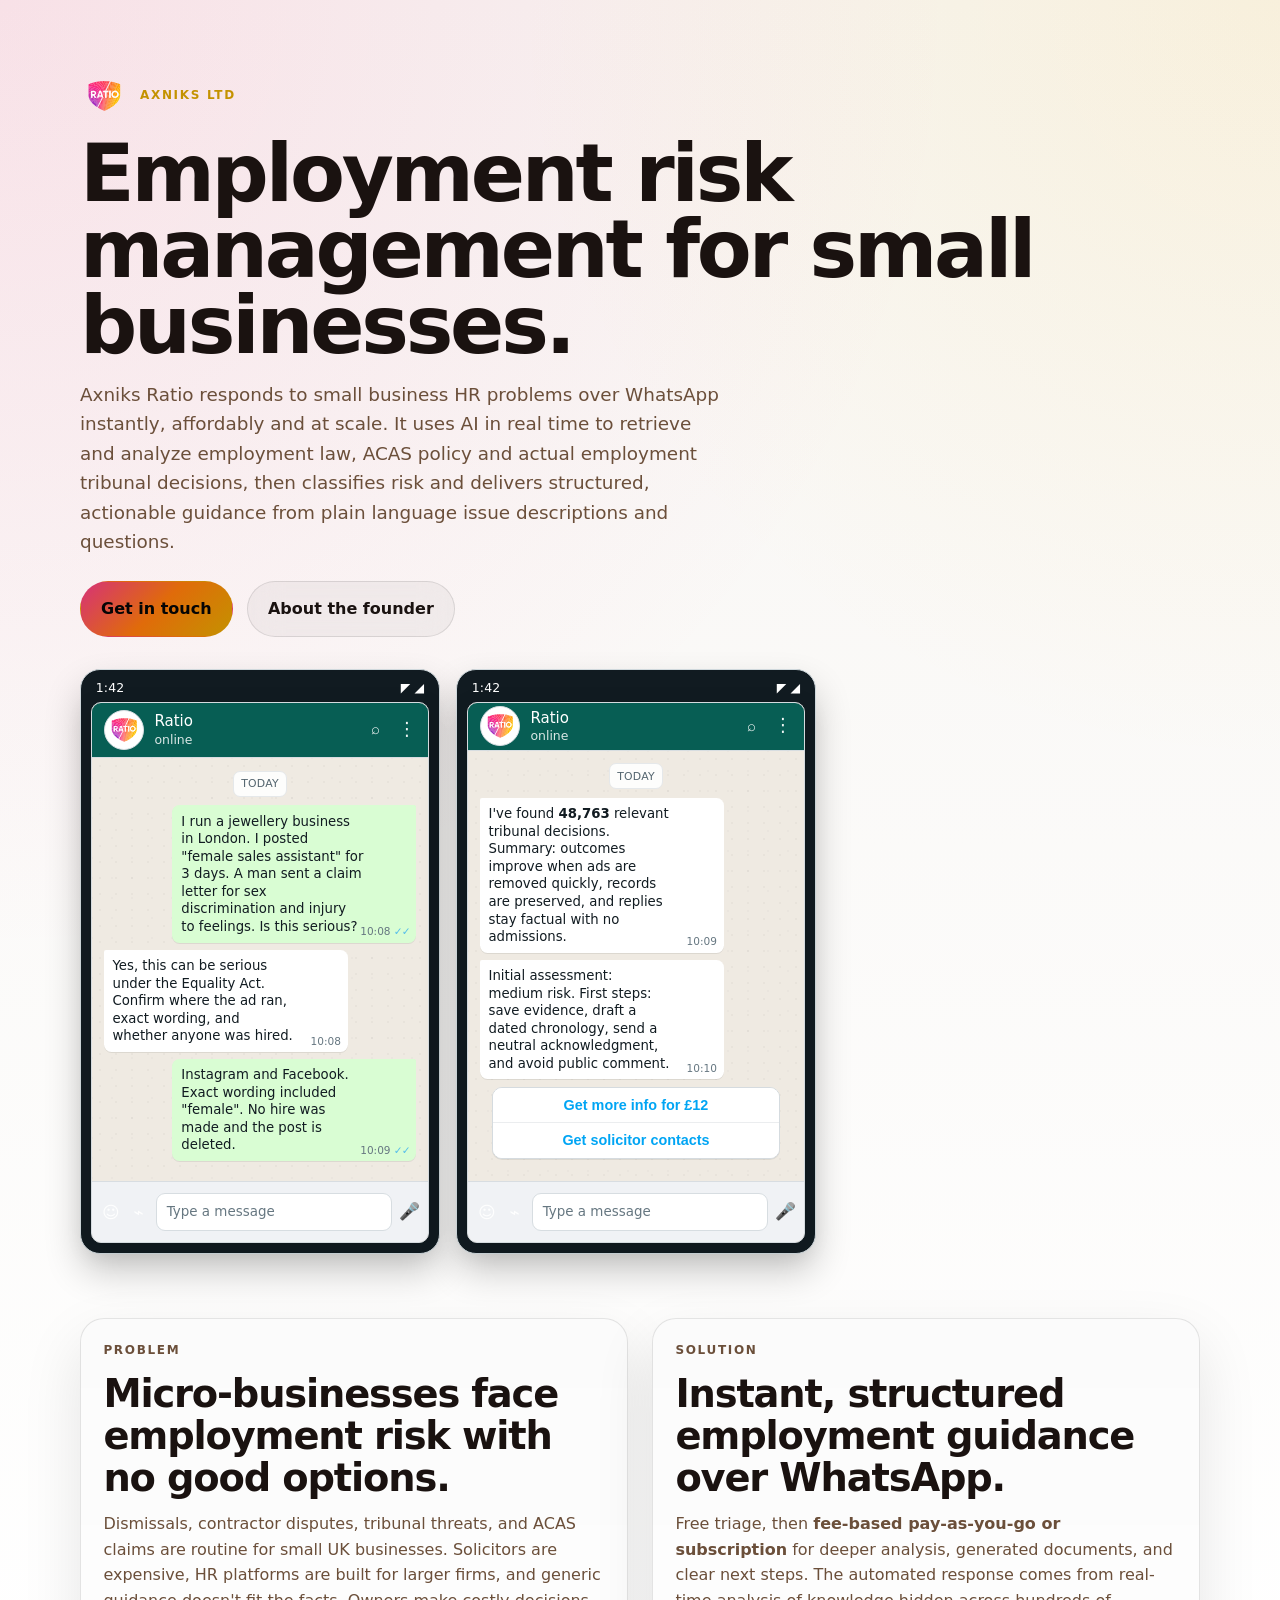
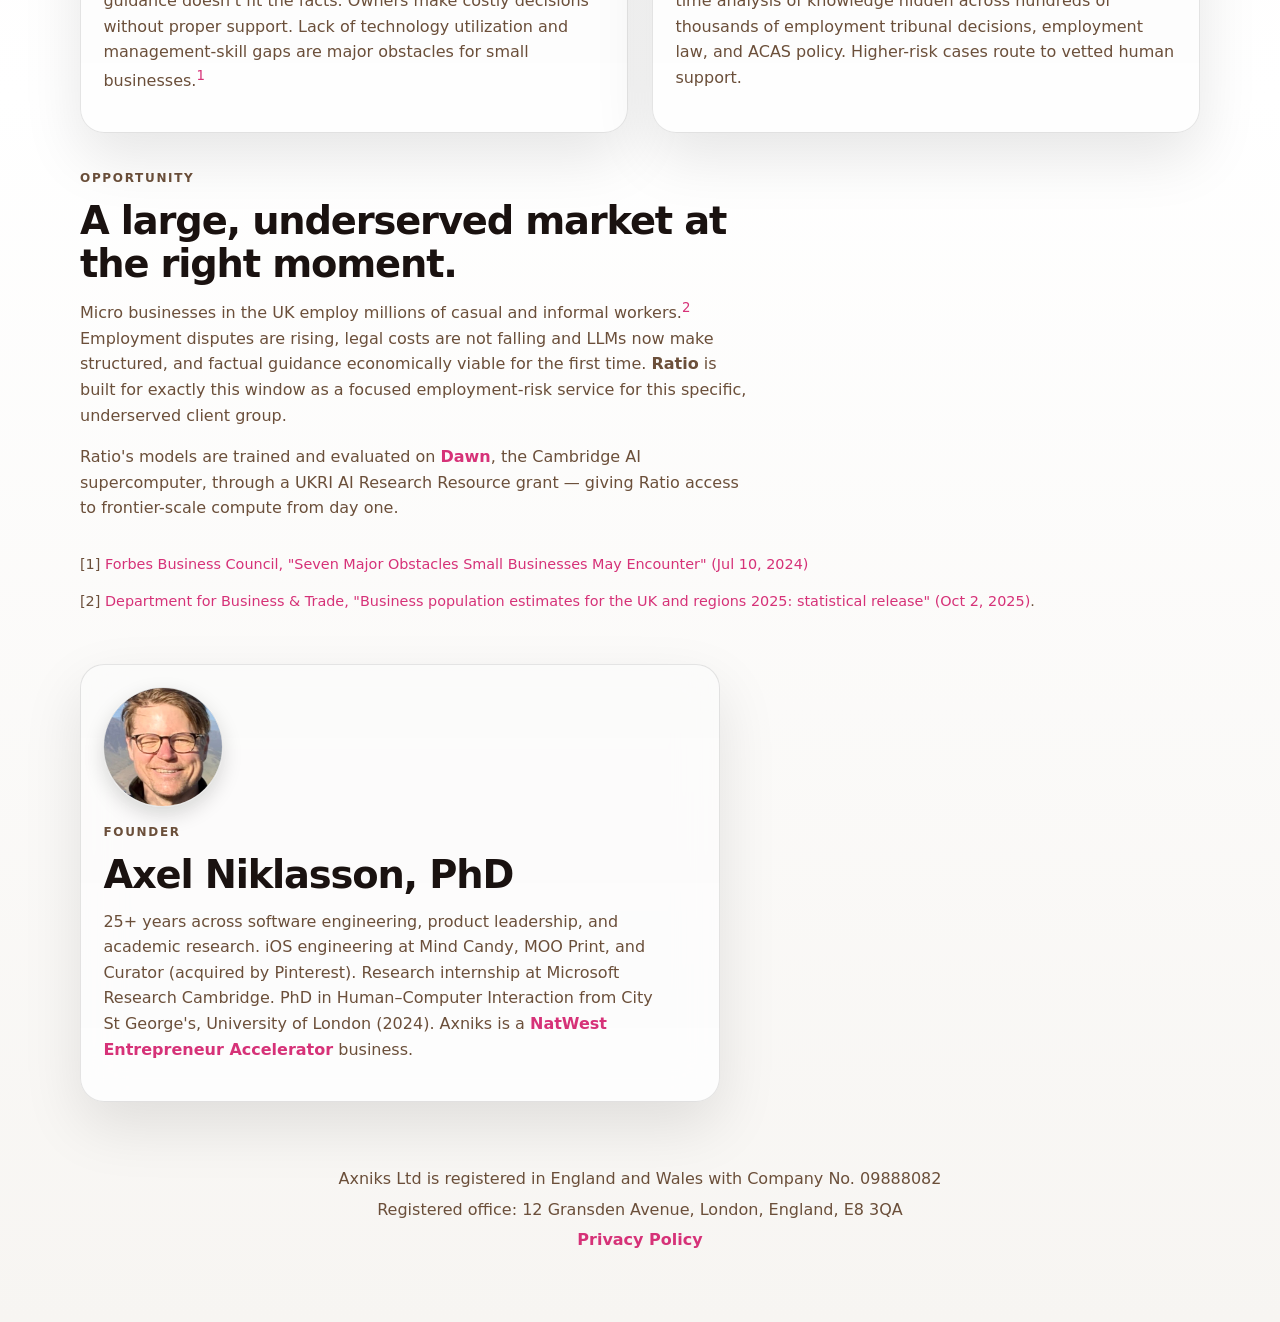
==== index.html @ 1db3aa5a "Add footer legal information and create Privacy Policy page" ====
<!DOCTYPE html>
<html lang="en">
<head>
  <meta charset="UTF-8">
  <meta name="viewport" content="width=device-width, initial-scale=1.0">
  <title>Axniks | Ratio</title>
  <meta
    name="description"
    content="Axniks Ltd builds Ratio, AI employment risk triage for UK micro-businesses."
  >
  <style>
    :root {
      --bg: #f7f5f2;
      --surface: rgba(255, 255, 255, 0.85);
      --surface-strong: rgba(255, 255, 255, 0.97);
      --text: #1a1210;
      --muted: #6b4f3a;
      --primary: #d63278;
      --secondary: #e06b0a;
      --tertiary: #c49200;
      --border: rgba(0, 0, 0, 0.10);
      --shadow: 0 24px 60px rgba(0, 0, 0, 0.10);
      --max-width: 1120px;
    }

    * {
      box-sizing: border-box;
    }

    html {
      scroll-behavior: smooth;
    }

    body {
      margin: 0;
      font-family: Inter, ui-sans-serif, system-ui, -apple-system, BlinkMacSystemFont, "Segoe UI", sans-serif;
      line-height: 1.6;
      color: var(--text);
      background:
        radial-gradient(circle at top left, rgba(255, 47, 134, 0.10), transparent 30%),
        radial-gradient(circle at top right, rgba(255, 194, 26, 0.10), transparent 24%),
        linear-gradient(180deg, #f7f5f2 0%, #ffffff 58%, #f7f5f2 100%);
    }

    a {
      color: inherit;
      text-decoration: none;
    }

    img {
      max-width: 100%;
      display: block;
    }

    .shell {
      width: min(calc(100% - 2rem), var(--max-width));
      margin: 0 auto;
    }

    .hero {
      padding: 4.5rem 0 3rem;
    }

    .eyebrow,
    .stat-label {
      text-transform: uppercase;
      letter-spacing: 0.14em;
      font-size: 0.75rem;
      color: var(--tertiary);
      font-weight: 700;
    }

    .hero-grid,
    .grid {
      display: grid;
      gap: 1.5rem;
    }

    .hero-grid {
      grid-template-columns: minmax(0, 1.15fr) minmax(300px, 0.85fr);
      align-items: center;
    }

    h1,
    h2,
    h3,
    p {
      margin-top: 0;
    }

    h1 {
      font-size: clamp(2.8rem, 7vw, 5rem);
      line-height: 0.95;
      margin-bottom: 1rem;
      letter-spacing: -0.04em;
    }

    h2 {
      font-size: clamp(1.8rem, 3vw, 2.5rem);
      line-height: 1.1;
      margin-bottom: 0.75rem;
      letter-spacing: -0.03em;
    }

    .lead {
      font-size: 1.15rem;
      color: var(--muted);
      max-width: 40rem;
      margin-bottom: 1.5rem;
    }

    .hero-brand {
      display: flex;
      align-items: center;
      gap: 1rem;
      margin-bottom: 1rem;
    }

    .hero-brand img {
      width: min(220px, 45vw);
      filter: drop-shadow(0 18px 40px rgba(255, 79, 141, 0.22));
    }

    .brand-copy strong {
      display: block;
      font-size: 1.45rem;
      margin-top: 0.25rem;
    }

    .hero-actions {
      display: flex;
      flex-wrap: wrap;
      gap: 0.9rem;
      margin-bottom: 2rem;
    }

    .button {
      display: inline-flex;
      align-items: center;
      justify-content: center;
      gap: 0.4rem;
      border-radius: 999px;
      padding: 0.9rem 1.25rem;
      font-weight: 700;
      border: 1px solid var(--border);
      background: rgba(0, 0, 0, 0.04);
      backdrop-filter: blur(16px);
    }

    .button.primary {
      background: linear-gradient(135deg, var(--primary), var(--secondary), var(--tertiary));
      color: #050505;
      border-color: transparent;
    }

    .panel,
    .card,
    .stat {
      background: var(--surface);
      border: 1px solid var(--border);
      border-radius: 24px;
      box-shadow: var(--shadow);
      backdrop-filter: blur(20px);
    }

    .panel {
      padding: 1.5rem;
    }

    .hero-panel {
      padding: 1.8rem;
      background:
        linear-gradient(165deg, rgba(214, 50, 120, 0.08), rgba(224, 107, 10, 0.07) 55%, rgba(196, 146, 0, 0.08)),
        var(--surface-strong);
    }

    .hero-panel ul,
    .card ul {
      padding-left: 1.2rem;
      margin: 0.75rem 0 0;
      color: var(--muted);
    }

    .stats {
      display: grid;
      grid-template-columns: repeat(auto-fit, minmax(160px, 1fr));
      gap: 1rem;
      margin-top: 1.75rem;
    }

    .stat {
      padding: 1.1rem 1.2rem;
      background:
        linear-gradient(180deg, rgba(0, 0, 0, 0.02), rgba(0, 0, 0, 0.01)),
        var(--surface);
    }

    .stat strong {
      display: block;
      font-size: 1.45rem;
      margin-top: 0.25rem;
    }

    section {
      padding: 1rem 0 1.25rem;
    }

    .section-heading {
      margin-bottom: 1.5rem;
      max-width: 42rem;
    }

    .grid.cols-3 {
      grid-template-columns: repeat(auto-fit, minmax(220px, 1fr));
    }

    .grid.cols-2 {
      grid-template-columns: repeat(auto-fit, minmax(280px, 1fr));
    }

    .card {
      padding: 1.4rem;
      background:
        linear-gradient(180deg, rgba(0, 0, 0, 0.015), rgba(0, 0, 0, 0.005)),
        var(--surface);
    }

    .card h3 {
      margin-bottom: 0.4rem;
      font-size: 1.1rem;
    }

    .card p,
    .card li,
    .section-heading p,
    .panel p {
      color: var(--muted);
    }

    .tag-row {
      display: flex;
      flex-wrap: wrap;
      gap: 0.65rem;
      margin-top: 1rem;
    }

    .tag {
      padding: 0.5rem 0.8rem;
      border-radius: 999px;
      font-size: 0.92rem;
      background: rgba(0, 0, 0, 0.04);
      border: 1px solid var(--border);
      color: var(--text);
    }

    .quote {
      border-left: 3px solid var(--primary);
      padding-left: 1rem;
      font-size: 1.05rem;
      color: var(--text);
    }

    .brand-name {
      font-weight: 800;
      color: var(--text);
    }

    .founder-photo {
      width: min(120px, 40%);
      aspect-ratio: 1 / 1;
      object-fit: cover;
      object-position: center top;
      border-radius: 999px;
      border: 1px solid var(--border);
      box-shadow: 0 8px 20px rgba(0, 0, 0, 0.15);
      margin-bottom: 1rem;
    }

    .chat-phone {
      max-width: 360px;
      margin-top: 1rem;
      border-radius: 20px;
      border: 1px solid #cfd8dc;
      background: #111b21;
      padding: 10px;
      box-shadow: 0 18px 36px rgba(0, 0, 0, 0.2);
    }

    .chat-stack {
      display: flex;
      gap: 1rem;
      align-items: stretch;
      flex-wrap: wrap;
      margin-top: 0.75rem;
    }

    .chat-stack .chat-phone {
      flex: 1 1 320px;
      margin-top: 0;
      height: 585px;
      display: flex;
      flex-direction: column;
    }

    .chat-statusbar {
      height: 22px;
      color: #ffffff;
      font-size: 0.78rem;
      display: flex;
      align-items: center;
      justify-content: space-between;
      padding: 0 0.3rem 0.35rem;
      letter-spacing: 0.01em;
    }

    .chat-demo {
      max-width: 100%;
      margin-top: 0;
      border-radius: 10px;
      overflow: hidden;
      border: 1px solid #d5dbdf;
      box-shadow: 0 8px 26px rgba(0, 0, 0, 0.14);
      background: #e5ddd5;
      display: flex;
      flex-direction: column;
      flex: 1;
    }

    .chat-top {
      height: 59px;
      background: #075e54;
      border-bottom: 1px solid #d7dde1;
      display: flex;
      align-items: center;
      justify-content: space-between;
      padding: 0 0.75rem;
    }

    .chat-contact {
      display: flex;
      align-items: center;
      gap: 0.65rem;
      min-width: 0;
    }

    .chat-avatar {
      width: 40px;
      height: 40px;
      border-radius: 999px;
      background: #ffffff;
      display: inline-flex;
      align-items: center;
      justify-content: center;
      letter-spacing: 0;
      flex-shrink: 0;
      overflow: hidden;
      border: 1px solid #d7dde1;
    }

    .chat-avatar img {
      width: 100%;
      height: 100%;
      object-fit: cover;
    }

    .chat-meta {
      min-width: 0;
      line-height: 1.1;
    }

    .chat-name {
      font-size: 0.94rem;
      color: #ffffff;
      font-weight: 500;
      white-space: nowrap;
      overflow: hidden;
      text-overflow: ellipsis;
    }

    .chat-status {
      font-size: 0.78rem;
      color: rgba(255, 255, 255, 0.85);
      margin-top: 0.2rem;
    }

    .chat-icons {
      font-size: 1rem;
      color: #ffffff;
      display: inline-flex;
      align-items: center;
      gap: 0.85rem;
      flex-shrink: 0;
    }

    .icon {
      display: inline-flex;
      align-items: center;
      justify-content: center;
      width: 18px;
      height: 18px;
      line-height: 1;
      color: #ffffff;
      opacity: 0.95;
    }

    .icon.menu {
      font-size: 1.15rem;
      transform: translateY(-1px);
    }

    .icon.search {
      font-size: 0.95rem;
    }

    .icon.emoji,
    .icon.clip,
    .icon.mic {
      font-size: 1.05rem;
    }

    .chat-body {
      padding: 0.8rem 0.72rem;
      background-color: #efeae2;
      background-image:
        radial-gradient(rgba(0, 0, 0, 0.03) 1px, transparent 1px),
        radial-gradient(rgba(0, 0, 0, 0.02) 1px, transparent 1px);
      background-size: 16px 16px, 20px 20px;
      background-position: 0 0, 10px 10px;
      flex: 1;
    }

    .chat-date {
      width: fit-content;
      margin: 0 auto 0.55rem;
      background: rgba(255, 255, 255, 0.9);
      color: #54656f;
      border: 1px solid #e5e8ea;
      border-radius: 7px;
      padding: 0.2rem 0.45rem;
      font-size: 0.68rem;
      letter-spacing: 0.02em;
      text-transform: uppercase;
    }

    .chat-msg {
      max-width: 78%;
      padding: 0.46rem 0.56rem 0.44rem;
      border-radius: 7.5px;
      margin-bottom: 0.45rem;
      font-size: 0.83rem;
      line-height: 1.32;
      position: relative;
      box-shadow: 0 1px 0 rgba(0, 0, 0, 0.08);
      padding-right: 3.3rem;
    }

    .chat-msg.user {
      margin-left: auto;
      background: #d9fdd3;
      color: #111b21;
      border-top-right-radius: 2px;
    }

    .chat-msg.user::after {
       content: none;
    }

    .chat-msg.ratio {
      margin-right: auto;
      background: #ffffff;
      color: #111b21;
      border-top-left-radius: 2px;
    }

    .chat-msg.ratio::after {
       content: none;
    }

    .chat-time {
      position: absolute;
      right: 0.42rem;
      bottom: 0.2rem;
      font-size: 0.66rem;
      color: #667781;
      white-space: nowrap;
    }

    .chat-options {
      width: 92%;
      margin: 0.25rem auto 0.6rem;
      background: #ffffff;
      border: 1px solid #d5dbdf;
      border-radius: 10px;
      overflow: hidden;
      box-shadow: 0 1px 0 rgba(0, 0, 0, 0.08);
    }

    .chat-option {
      display: block;
      width: 100%;
      text-align: center;
      padding: 0.58rem 0.5rem;
      font-size: 0.9rem;
      font-weight: 600;
      color: #00a5f4;
      background: #ffffff;
      border: 0;
      border-bottom: 1px solid #ebedef;
      cursor: default;
    }

    .chat-option:last-child {
      border-bottom: 0;
    }

    .chat-ticks {
      color: #53bdeb;
      margin-left: 0.2rem;
      letter-spacing: -0.08em;
    }

    .chat-input {
      min-height: 61px;
      background: #f0f2f5;
      border-top: 1px solid #d8dde1;
      display: flex;
      align-items: center;
      gap: 0.5rem;
      padding: 0.56rem 0.62rem;
    }

    .chat-input-icons {
      color: #54656f;
      font-size: 1.1rem;
      display: inline-flex;
      gap: 0.62rem;
      flex-shrink: 0;
    }

    .chat-input-field {
      flex: 1;
      background: #ffffff;
      border: 1px solid #d7dde1;
      border-radius: 9px;
      color: #667781;
      font-size: 0.84rem;
      padding: 0.46rem 0.62rem;
    }

    .chat-send {
      color: #00a884;
      font-size: 1.06rem;
      font-weight: 600;
      flex-shrink: 0;
    }

    footer {
      padding: 2.5rem 0 4rem;
      color: var(--muted);
      text-align: center;
    }

    .footer-legal {
      max-width: 760px;
      margin: 0 auto;
    }

    .footer-legal p {
      margin: 0.3rem 0;
    }

    .footer-legal a {
      color: var(--primary);
      font-weight: 700;
    }

    @media (max-width: 860px) {
      .hero-grid {
        grid-template-columns: 1fr;
      }
    }

    @media (max-width: 700px) {
      .hero {
        padding-top: 3rem;
      }

      .hero-brand {
        align-items: flex-start;
        flex-direction: column;
      }

      .chat-stack {
        flex-direction: column;
      }

      .chat-stack .chat-phone {
        width: 100%;
        max-width: 360px;
        height: 585px;
      }
    }
  </style>
</head>
<body>
  <main>
    <!-- HERO -->
    <section class="hero">
      <div class="shell">
        <div style="display: flex; align-items: center; gap: 0.75rem; margin-bottom: 1rem;">
          <img src="./ratio-logo.svg" alt="Axniks Ratio logo" style="height: 3rem; width: auto;">
          <div>
            <p class="eyebrow" style="margin: 0;">Axniks Ltd</p>
          </div>
        </div>
        <h1>Employment risk management for small businesses.</h1>
        <p class="lead">
          Axniks Ratio responds to small business HR problems over WhatsApp instantly, affordably and at scale. 
          It uses AI in real time to retrieve and analyze employment law, ACAS policy and actual employment tribunal decisions,
          then classifies risk and delivers structured, actionable guidance from plain language issue descriptions and questions.
        </p>
        <div class="hero-actions">
          <a class="button primary" href="mailto:info@axniks.com">Get in touch</a>
          <a class="button" href="#founder">About the founder</a>
        </div>
        <div class="chat-stack">
          <div class="chat-phone">
            <div class="chat-statusbar">
              <span>1:42</span>
              <span>◤ ◢</span>
            </div>
            <div class="chat-demo" aria-label="Example WhatsApp conversation part one">
              <div class="chat-top">
                <div class="chat-contact">
                  <span class="chat-avatar"><img src="./ratio-logo.svg" alt="Ratio"></span>
                  <div class="chat-meta">
                    <div class="chat-name">Ratio</div>
                    <div class="chat-status">online</div>
                  </div>
                </div>
                <div class="chat-icons">
                  <span class="icon search">⌕</span>
                  <span class="icon menu">⋮</span>
                </div>
              </div>
              <div class="chat-body">
                <div class="chat-date">Today</div>
                <div class="chat-msg user">I run a jewellery business in London. I posted "female sales assistant" for 3 days. A man sent a claim letter for sex discrimination and injury to feelings. Is this serious?<span class="chat-time">10:08<span class="chat-ticks">✓✓</span></span></div>
                <div class="chat-msg ratio">Yes, this can be serious under the Equality Act. Confirm where the ad ran, exact wording, and whether anyone was hired.<span class="chat-time">10:08</span></div>
                <div class="chat-msg user">Instagram and Facebook. Exact wording included "female". No hire was made and the post is deleted.<span class="chat-time">10:09<span class="chat-ticks">✓✓</span></span></div>
              </div>
              <div class="chat-input">
                <div class="chat-input-icons">
                  <span class="icon emoji">☺</span>
                  <span class="icon clip">⌁</span>
                </div>
                <div class="chat-input-field">Type a message</div>
                <div class="chat-send"><span class="icon mic">🎤</span></div>
              </div>
            </div>
          </div>

          <div class="chat-phone">
            <div class="chat-statusbar">
              <span>1:42</span>
              <span>◤ ◢</span>
            </div>
            <div class="chat-demo" aria-label="Example WhatsApp conversation part two">
              <div class="chat-top">
                <div class="chat-contact">
                  <span class="chat-avatar"><img src="./ratio-logo.svg" alt="Ratio"></span>
                  <div class="chat-meta">
                    <div class="chat-name">Ratio</div>
                    <div class="chat-status">online</div>
                  </div>
                </div>
                <div class="chat-icons">
                  <span class="icon search">⌕</span>
                  <span class="icon menu">⋮</span>
                </div>
              </div>
              <div class="chat-body">
                <div class="chat-date">Today</div>
                <div class="chat-msg ratio">I've found <strong>48,763</strong> relevant tribunal decisions. Summary: outcomes improve when ads are removed quickly, records are preserved, and replies stay factual with no admissions.<span class="chat-time">10:09</span></div>
                <div class="chat-msg ratio">Initial assessment: medium risk. First steps: save evidence, draft a dated chronology, send a neutral acknowledgment, and avoid public comment.<span class="chat-time">10:10</span></div>
                <div class="chat-options" role="group" aria-label="Next options">
                  <button class="chat-option" type="button">Get more info for £12</button>
                  <button class="chat-option" type="button">Get solicitor contacts</button>
                </div>
              </div>
              <div class="chat-input">
                <div class="chat-input-icons">
                  <span class="icon emoji">☺</span>
                  <span class="icon clip">⌁</span>
                </div>
                <div class="chat-input-field">Type a message</div>
                <div class="chat-send"><span class="icon mic">🎤</span></div>
              </div>
            </div>
          </div>
        </div>
      </div>
    </section>

    <!-- PROBLEM + SOLUTION -->
    <section id="product">
      <div class="shell grid cols-2">
        <article class="card">
          <p class="eyebrow">Problem</p>
          <h2>Micro-businesses face employment risk with no good options.</h2>
          <p>
            Dismissals, contractor disputes, tribunal threats, and ACAS claims are routine for small UK businesses. Solicitors
            are expensive, HR platforms are built for larger firms, and generic guidance doesn't fit the facts.
            Owners make costly decisions without proper support. Lack of technology utilization and management-skill gaps are major obstacles for small businesses.<sup><a href="#footnote-1" style="color: var(--primary);">1</a></sup>
          </p>
        </article>
        <article class="card">
          <p class="eyebrow">Solution</p>
          <h2>Instant, structured employment guidance over WhatsApp.</h2>
          <p>
            Free triage, then <strong>fee-based pay-as-you-go or subscription</strong> for deeper analysis, generated documents, and clear next steps.
            The automated response comes from real-time analysis of knowledge hidden across hundreds of thousands of
            employment tribunal decisions, employment law, and ACAS policy. Higher-risk cases route to vetted human
            support.
          </p>
        </article>
      </div>
    </section>

    <!-- MARKET -->
    <section id="market">
      <div class="shell">
        <div class="section-heading">
          <p class="eyebrow">Opportunity</p>
          <h2>A large, underserved market at the right moment.</h2>
          <p>
            Micro businesses in the UK employ millions of casual and informal workers.<sup><a href="#footnote-2" style="color: var(--primary);">2</a></sup> Employment disputes are rising, legal costs are not falling and LLMs now make structured,
            and factual guidance economically viable for the first time. <strong>Ratio</strong> is built for exactly this window as a focused employment-risk service for this specific, underserved client group.
          </p>
          <p>
            Ratio's models are trained and evaluated on <a href="https://www.ukri.org/opportunity/access-to-isambard-ai-and-dawn-airr-supercomputers-gateway-route/" target="_blank" rel="noopener" style="color: var(--primary); font-weight: 600;">Dawn</a>,
            the Cambridge AI supercomputer, through a UKRI AI Research Resource grant — giving Ratio access to
            frontier-scale compute from day one.
          </p>
        </div>
      </div>

      <div class="shell" style="font-size: 0.9rem; color: var(--muted); padding-top: 0.5rem;">
        <p id="footnote-1">
          [1] <a href="https://www.forbes.com/councils/forbesbusinesscouncil/2024/07/10/seven-major-obstacles-small-businesses-may-encounter/" target="_blank" rel="noopener" style="color: var(--primary);">Forbes Business Council, "Seven Major Obstacles Small Businesses May Encounter" (Jul 10, 2024)</a>
        </p>
        <p id="footnote-2">
          [2] <a href="https://www.gov.uk/government/statistics/business-population-estimates-2025/business-population-estimates-for-the-uk-and-regions-2025-statistical-release" target="_blank" rel="noopener" style="color: var(--primary);">Department for
Business & Trade, "Business population estimates for the UK and regions 2025: statistical release" (Oct 2, 2025)</a>.
        </p>
      </div>
    </section>

    <!-- FOUNDER -->
    <section id="founder">
      <div class="shell">
        <article class="card" style="max-width: 640px;">
          <img class="founder-photo" src="./axel.jpg" alt="Portrait of Axel Niklasson">
          <p class="eyebrow">Founder</p>
          <h2>Axel Niklasson, PhD</h2>
          <p>
            25+ years across software engineering, product leadership, and academic research. iOS engineering at
            Mind Candy, MOO Print, and Curator (acquired by Pinterest). Research internship at Microsoft Research Cambridge.
            PhD in Human–Computer Interaction from City St&nbsp;George's, University of London (2024).
            Axniks is a <a href="https://www.natwest.com/business/business-services/entrepreneur-accelerator.html" target="_blank" rel="noopener" style="color: var(--primary); font-weight: 600;">NatWest Entrepreneur Accelerator</a> business.
          </p>
        </article>
      </div>
    </section>

  </main>

  <footer>
    <div class="shell">
      <div class="footer-legal">
        <p>Axniks Ltd is registered in England and Wales with Company No. 09888082</p>
        <p>Registered office: 12 Gransden Avenue, London, England, E8 3QA</p>
        <p><a href="./privacy.html">Privacy Policy</a></p>
      </div>
    </div>
  </footer>
</body>
</html>
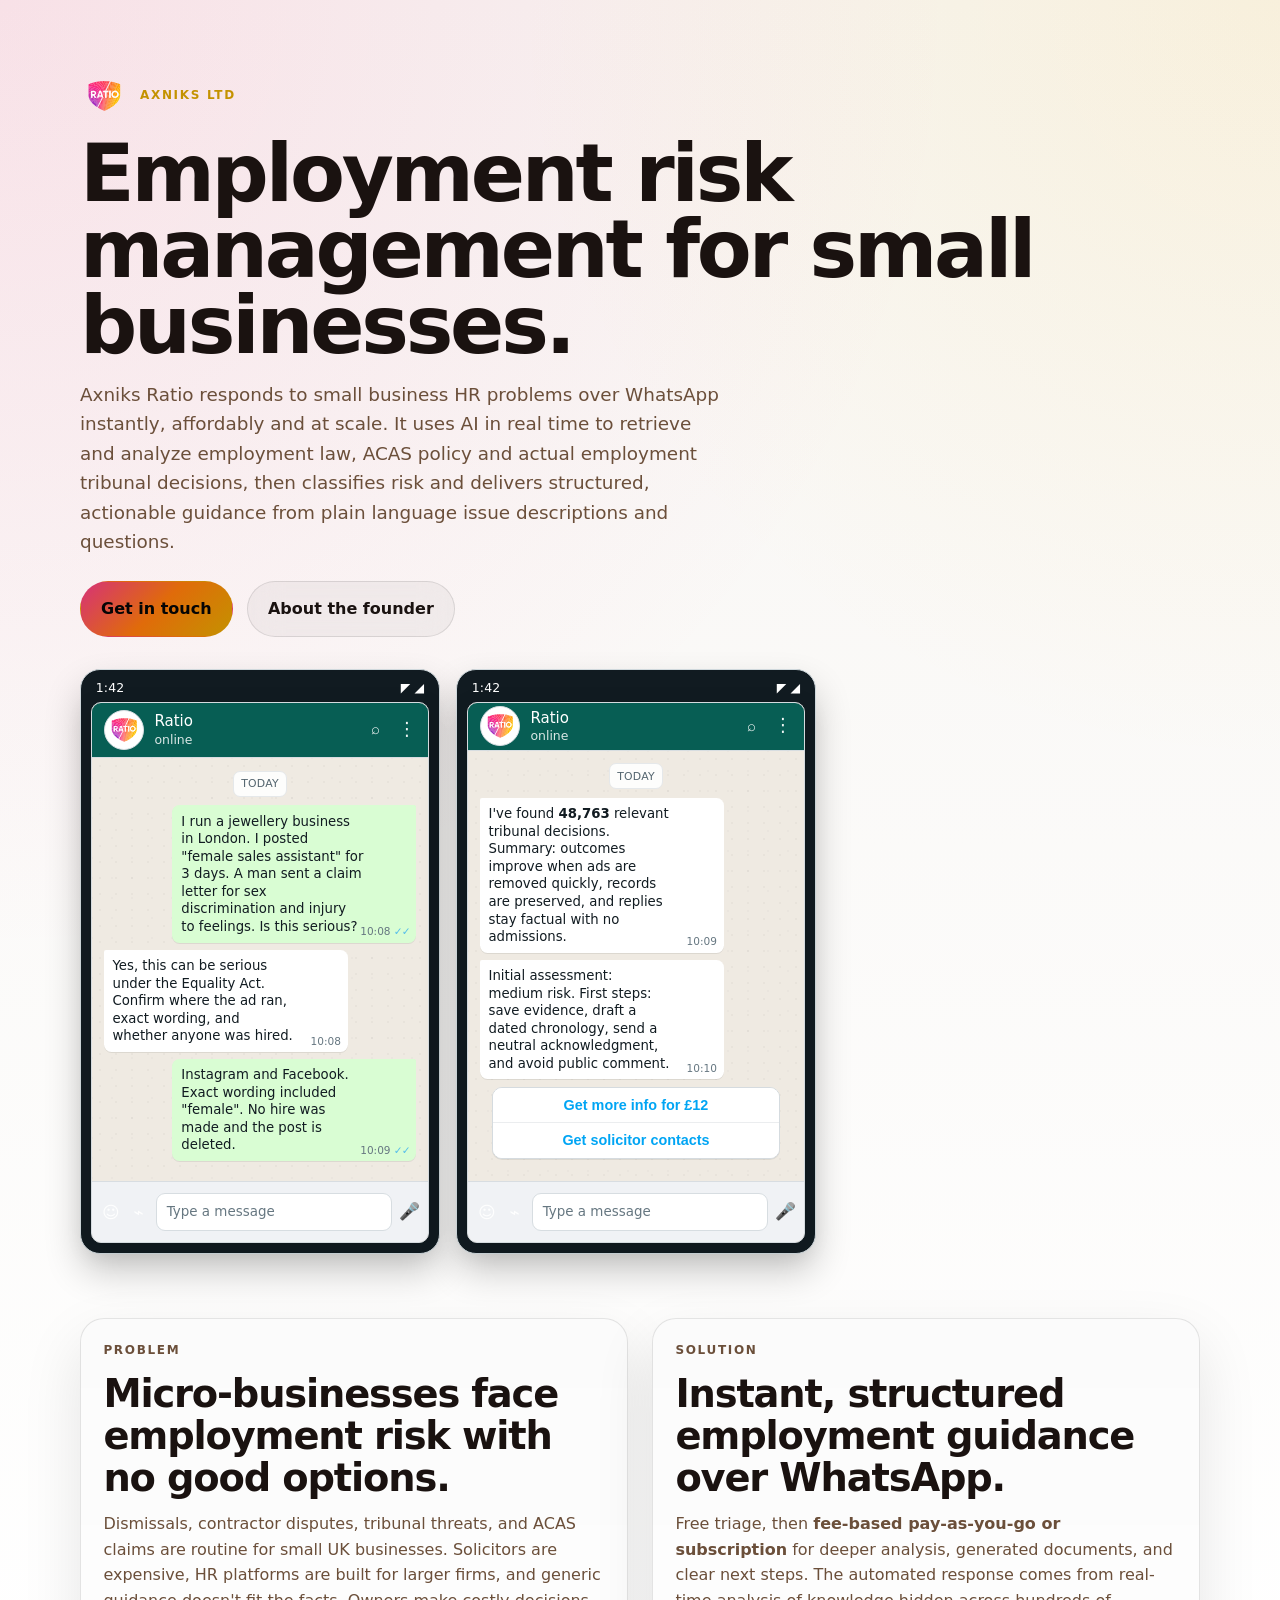
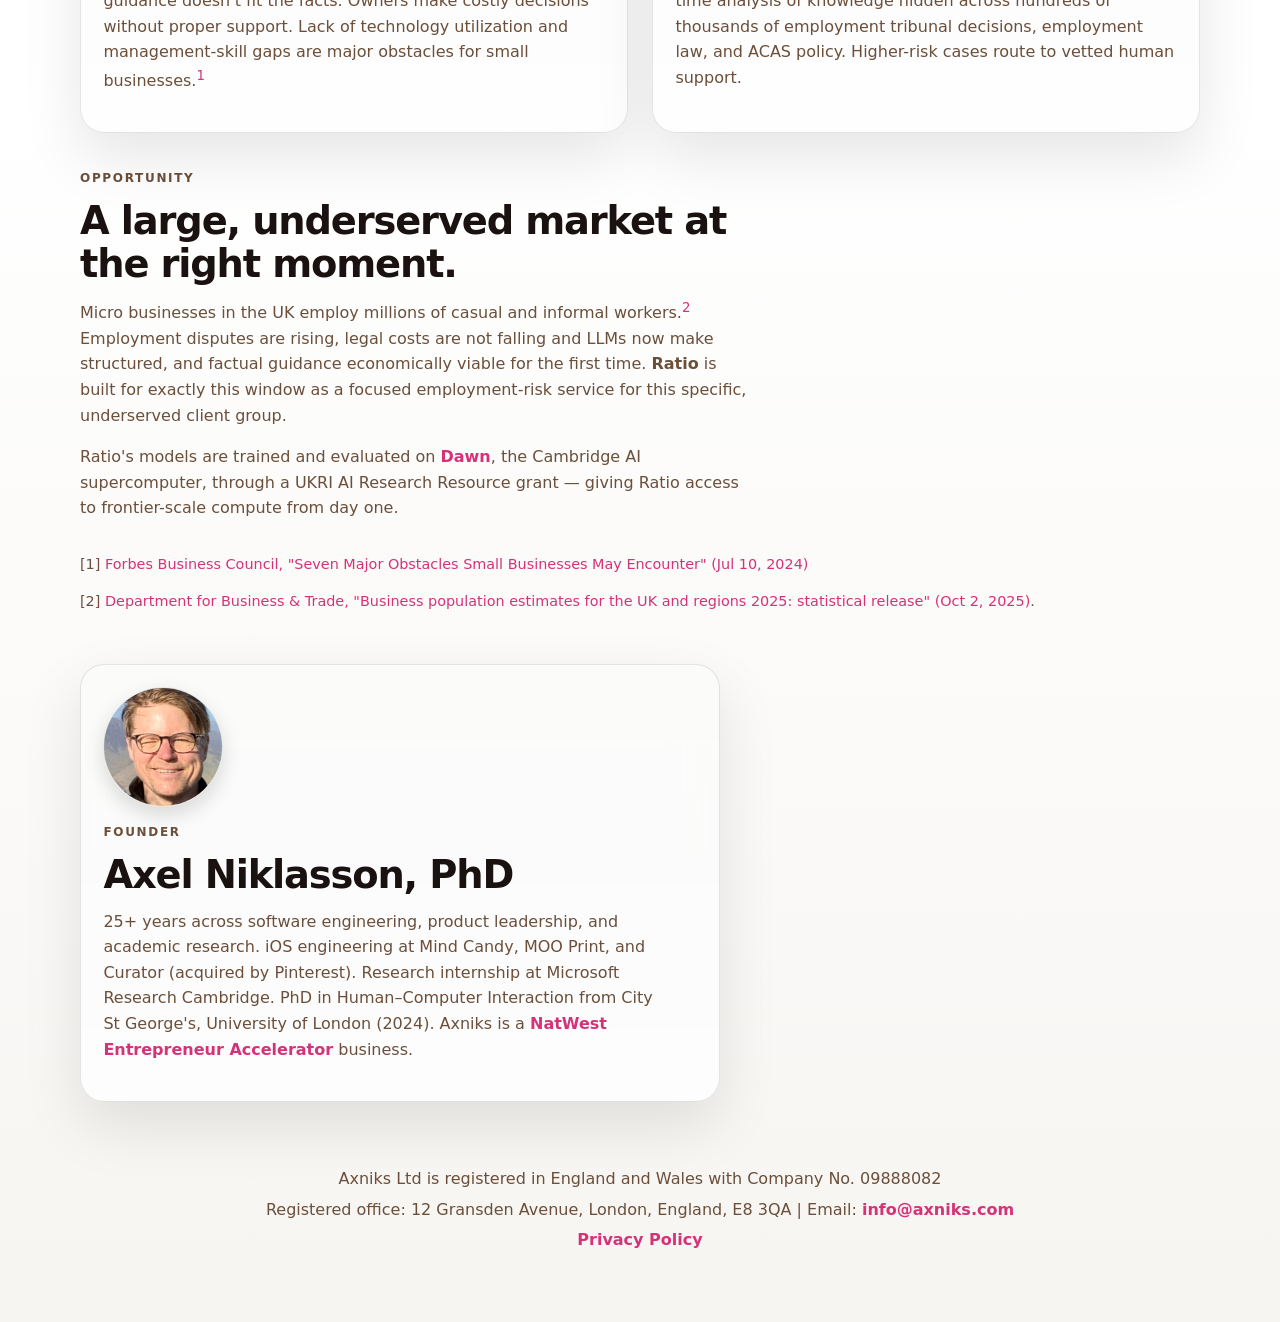
==== commit be004507: "Add email contact information to footer legal section" ====
--- a/index.html
+++ b/index.html
@@ -779,7 +779,7 @@
     <div class="shell">
       <div class="footer-legal">
         <p>Axniks Ltd is registered in England and Wales with Company No. 09888082</p>
-        <p>Registered office: 12 Gransden Avenue, London, England, E8 3QA</p>
+        <p>Registered office: 12 Gransden Avenue, London, England, E8 3QA | Email: <a href="mailto:info@axniks.com">info@axniks.com</a></p>
         <p><a href="./privacy.html">Privacy Policy</a></p>
       </div>
     </div>
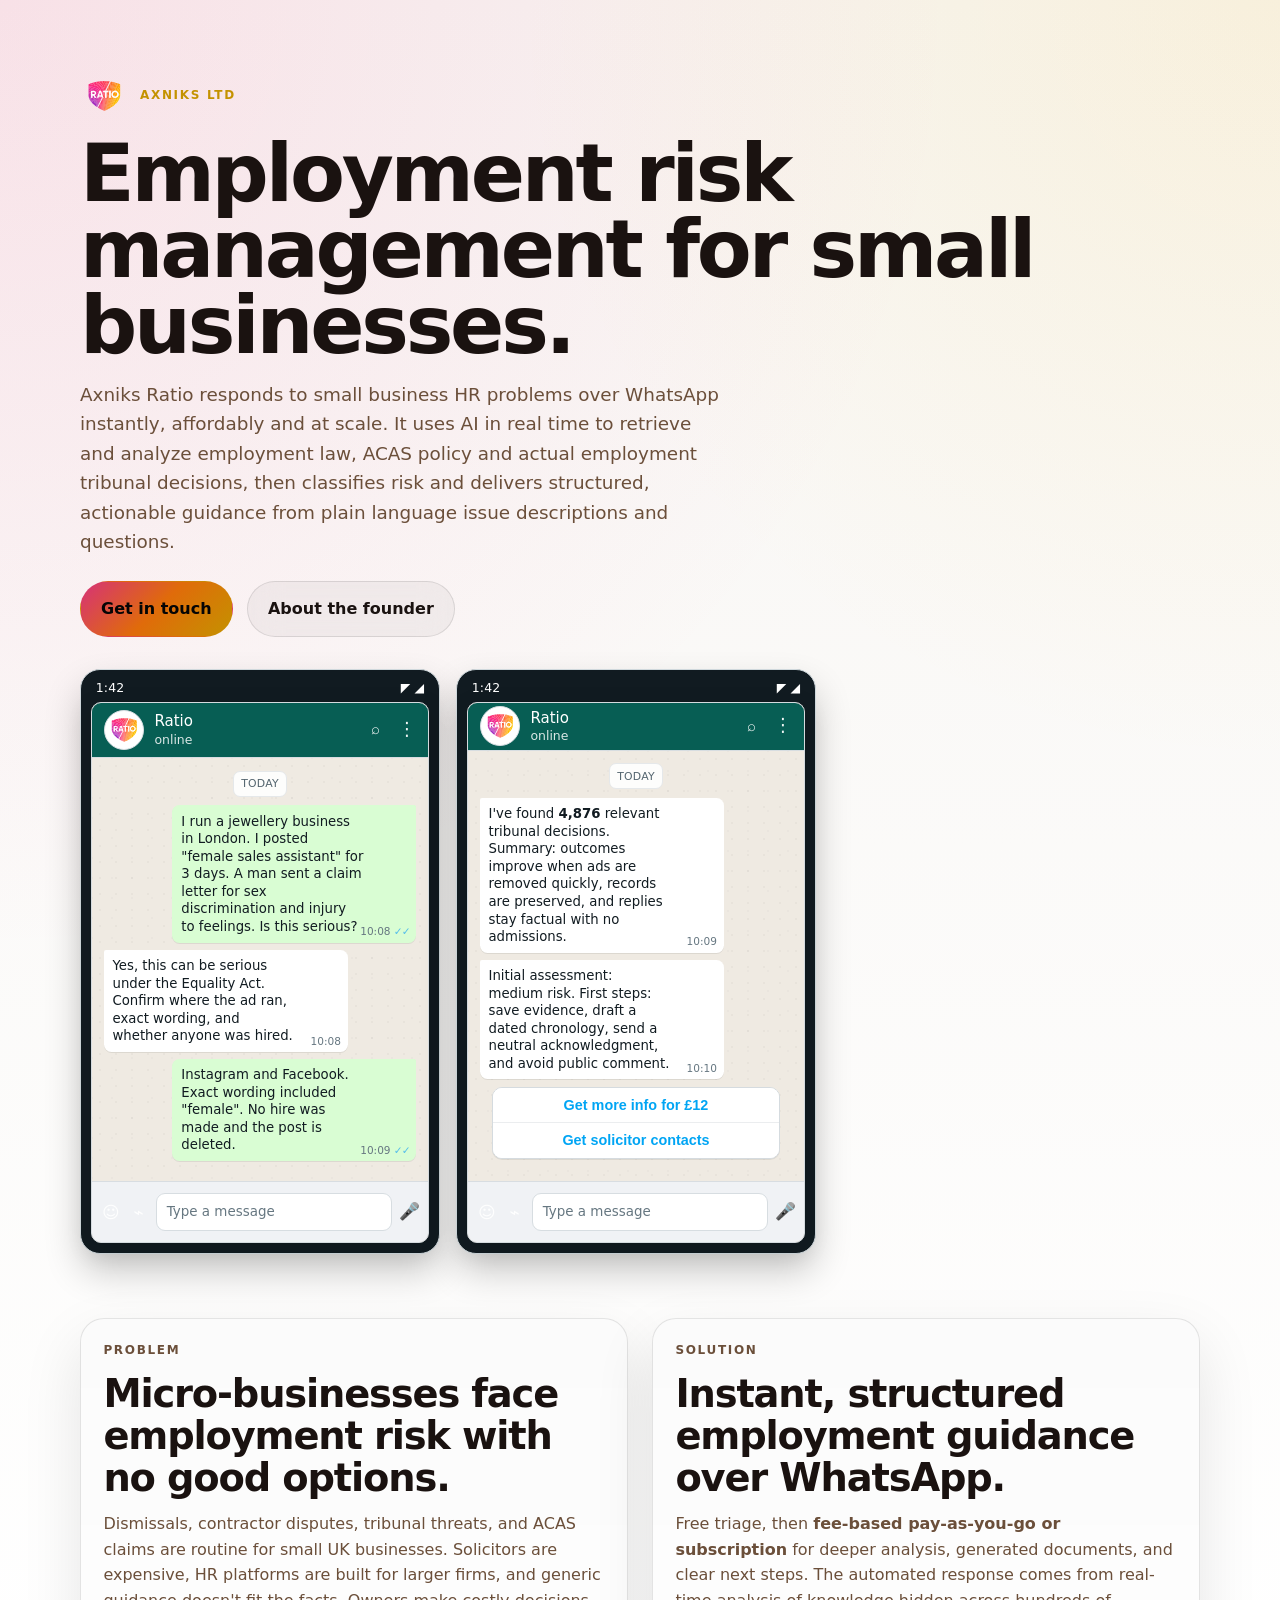
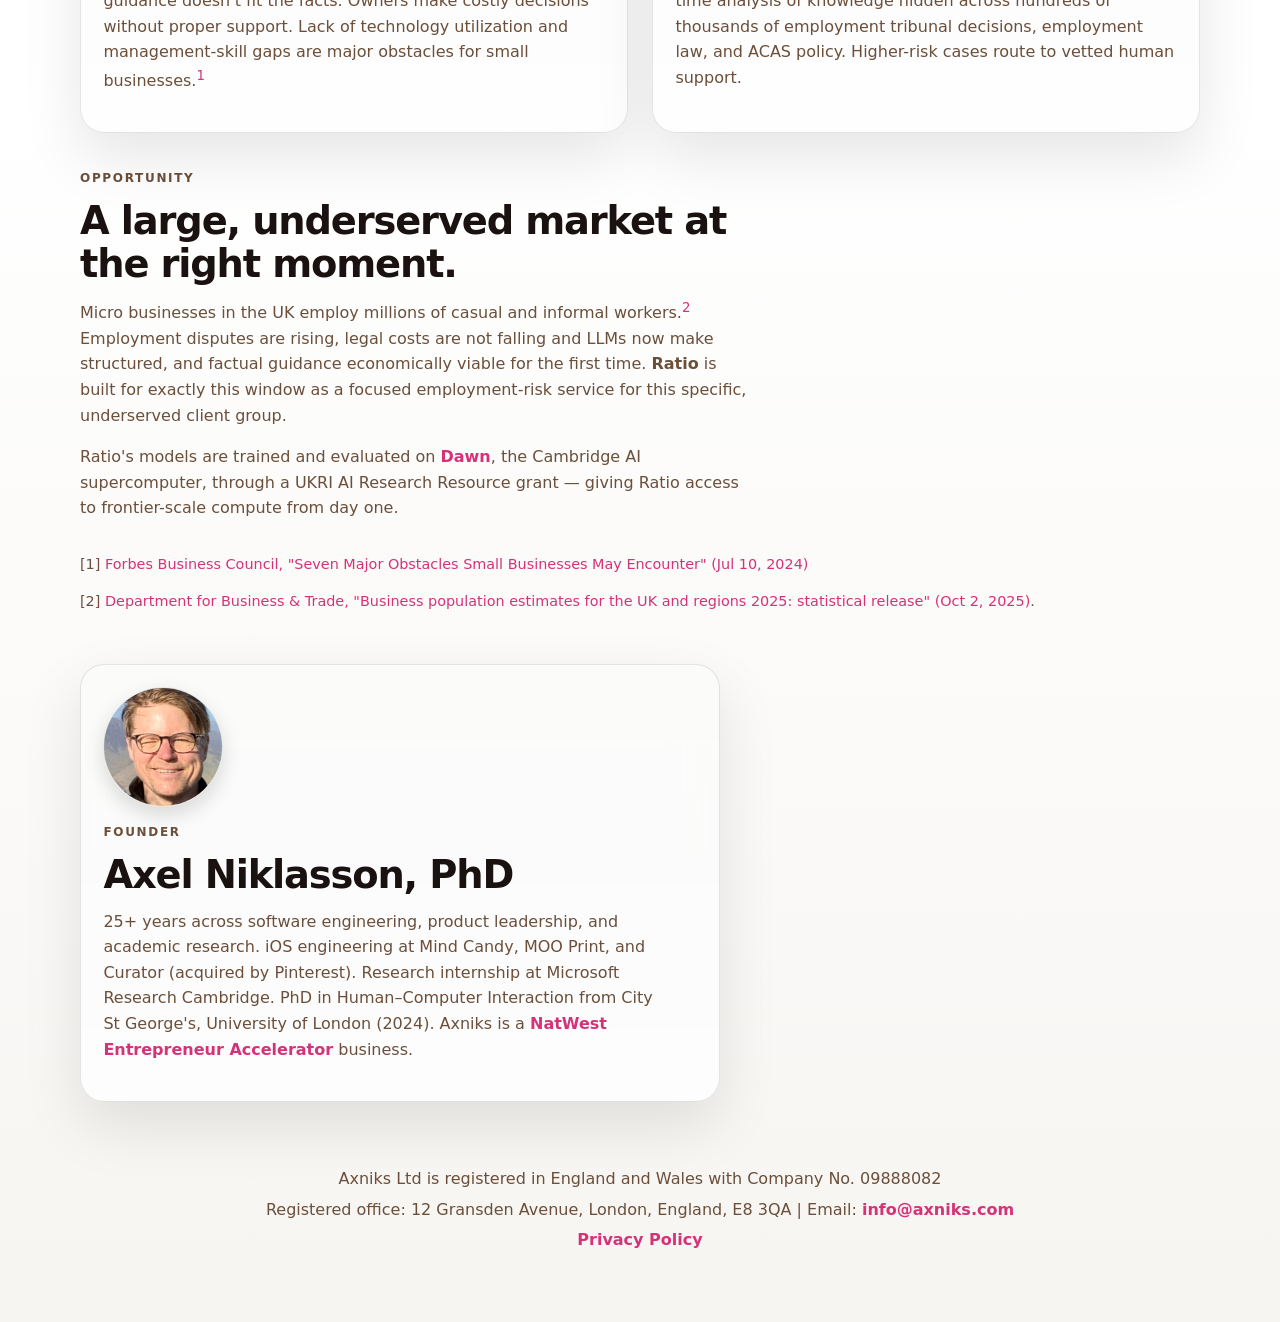
==== commit 65e3e728: "Merge pull request #2 from axniks/copilot/create-one-page-website Add .gitignore and update footer w" ====
--- a/index.html
+++ b/index.html
@@ -681,7 +681,7 @@
               </div>
               <div class="chat-body">
                 <div class="chat-date">Today</div>
-                <div class="chat-msg ratio">I've found <strong>48,763</strong> relevant tribunal decisions. Summary: outcomes improve when ads are removed quickly, records are preserved, and replies stay factual with no admissions.<span class="chat-time">10:09</span></div>
+                <div class="chat-msg ratio">I've found <strong>4,876</strong> relevant tribunal decisions. Summary: outcomes improve when ads are removed quickly, records are preserved, and replies stay factual with no admissions.<span class="chat-time">10:09</span></div>
                 <div class="chat-msg ratio">Initial assessment: medium risk. First steps: save evidence, draft a dated chronology, send a neutral acknowledgment, and avoid public comment.<span class="chat-time">10:10</span></div>
                 <div class="chat-options" role="group" aria-label="Next options">
                   <button class="chat-option" type="button">Get more info for £12</button>
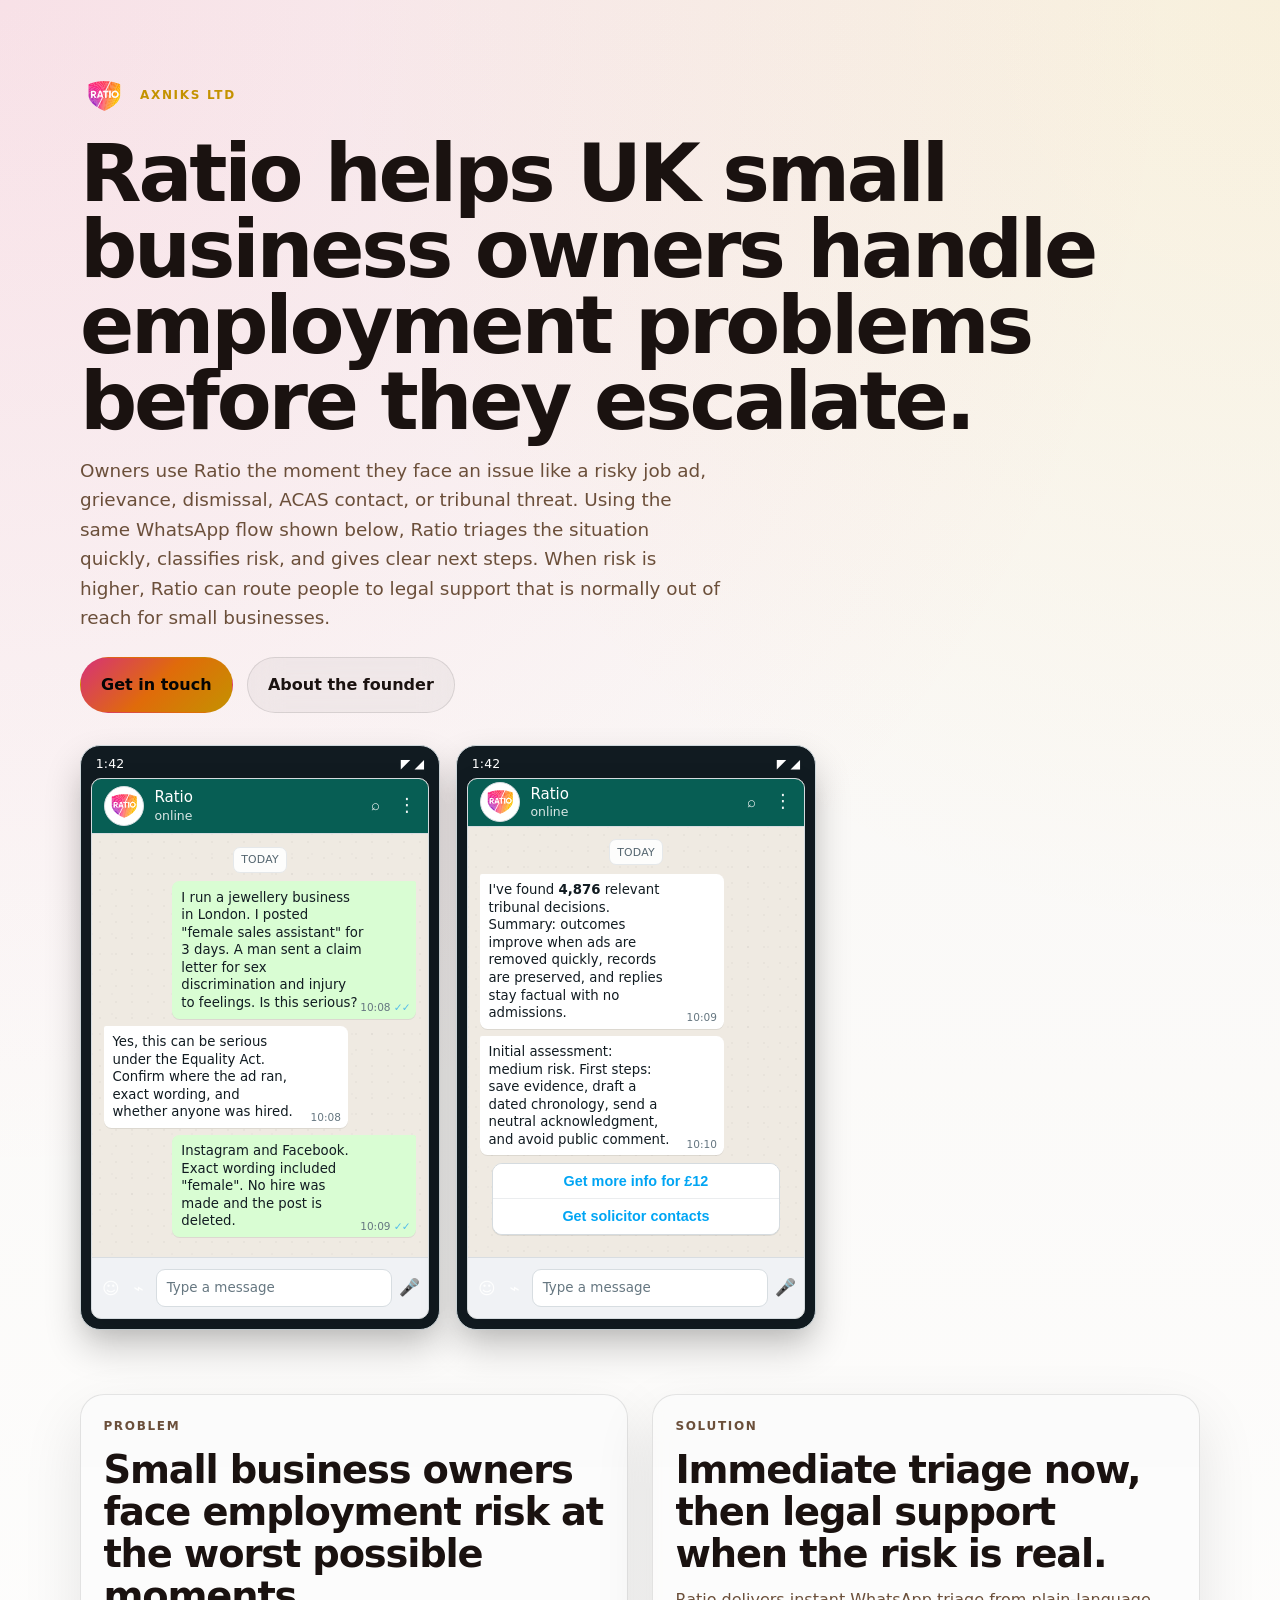
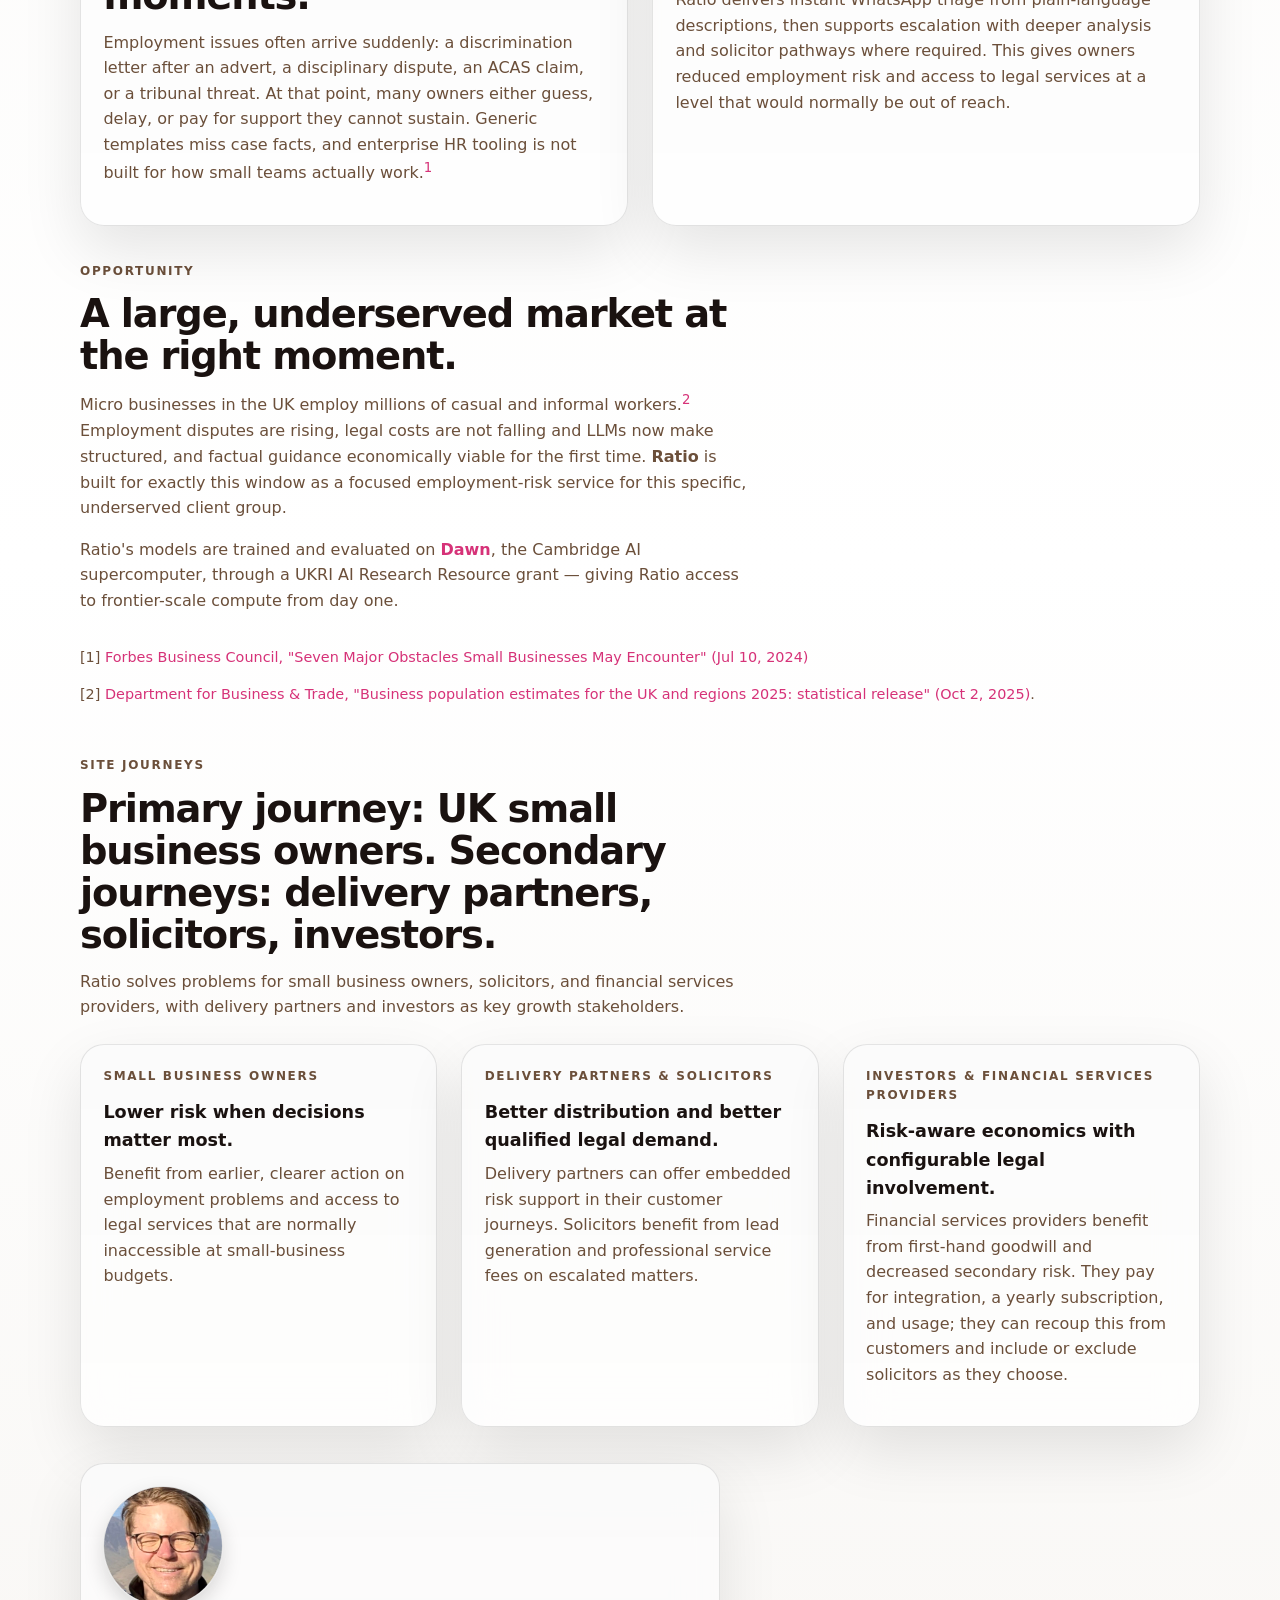
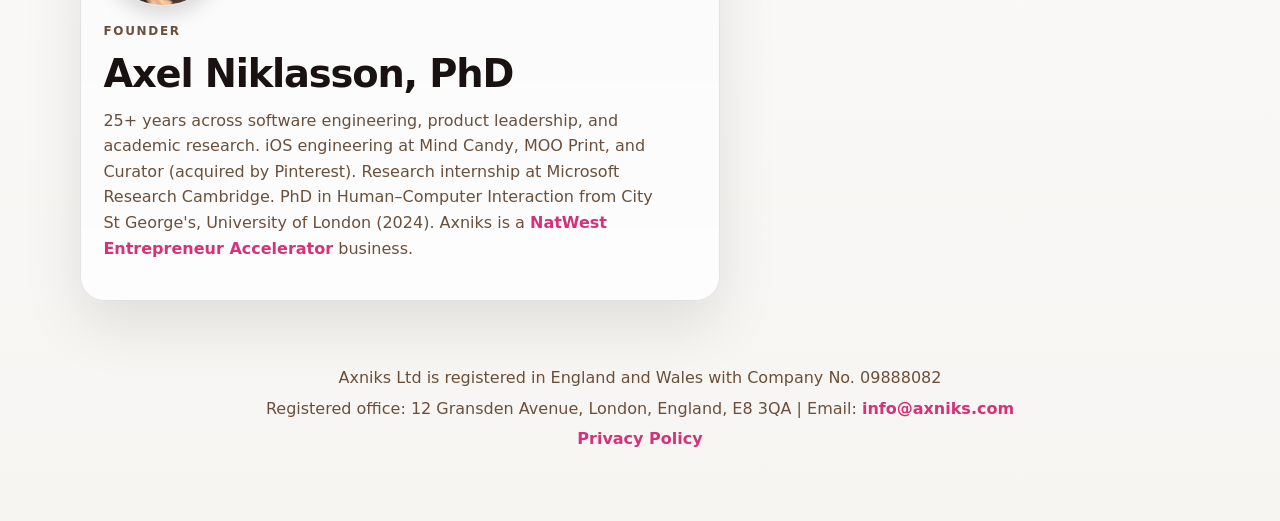
==== commit 20f0c0e0: "Refocus homepage on Ratio stakeholder journeys" ====
--- a/index.html
+++ b/index.html
@@ -6,7 +6,7 @@
   <title>Axniks | Ratio</title>
   <meta
     name="description"
-    content="Axniks Ltd builds Ratio, AI employment risk triage for UK micro-businesses."
+    content="Ratio helps UK small business owners handle employment risk early, then connect to legal support when needed."
   >
   <style>
     :root {
@@ -613,11 +613,11 @@
             <p class="eyebrow" style="margin: 0;">Axniks Ltd</p>
           </div>
         </div>
-        <h1>Employment risk management for small businesses.</h1>
+        <h1>Ratio helps UK small business owners handle employment problems before they escalate.</h1>
         <p class="lead">
-          Axniks Ratio responds to small business HR problems over WhatsApp instantly, affordably and at scale. 
-          It uses AI in real time to retrieve and analyze employment law, ACAS policy and actual employment tribunal decisions,
-          then classifies risk and delivers structured, actionable guidance from plain language issue descriptions and questions.
+          Owners use Ratio the moment they face an issue like a risky job ad, grievance, dismissal, ACAS contact, or tribunal threat.
+          Using the same WhatsApp flow shown below, Ratio triages the situation quickly, classifies risk, and gives clear next steps.
+          When risk is higher, Ratio can route people to legal support that is normally out of reach for small businesses.
         </p>
         <div class="hero-actions">
           <a class="button primary" href="mailto:info@axniks.com">Get in touch</a>
@@ -707,21 +707,20 @@
       <div class="shell grid cols-2">
         <article class="card">
           <p class="eyebrow">Problem</p>
-          <h2>Micro-businesses face employment risk with no good options.</h2>
+          <h2>Small business owners face employment risk at the worst possible moments.</h2>
           <p>
-            Dismissals, contractor disputes, tribunal threats, and ACAS claims are routine for small UK businesses. Solicitors
-            are expensive, HR platforms are built for larger firms, and generic guidance doesn't fit the facts.
-            Owners make costly decisions without proper support. Lack of technology utilization and management-skill gaps are major obstacles for small businesses.<sup><a href="#footnote-1" style="color: var(--primary);">1</a></sup>
+            Employment issues often arrive suddenly: a discrimination letter after an advert, a disciplinary dispute, an ACAS claim,
+            or a tribunal threat. At that point, many owners either guess, delay, or pay for support they cannot sustain.
+            Generic templates miss case facts, and enterprise HR tooling is not built for how small teams actually work.<sup><a href="#footnote-1" style="color: var(--primary);">1</a></sup>
           </p>
         </article>
         <article class="card">
           <p class="eyebrow">Solution</p>
-          <h2>Instant, structured employment guidance over WhatsApp.</h2>
+          <h2>Immediate triage now, then legal support when the risk is real.</h2>
           <p>
-            Free triage, then <strong>fee-based pay-as-you-go or subscription</strong> for deeper analysis, generated documents, and clear next steps.
-            The automated response comes from real-time analysis of knowledge hidden across hundreds of thousands of
-            employment tribunal decisions, employment law, and ACAS policy. Higher-risk cases route to vetted human
-            support.
+            Ratio delivers instant WhatsApp triage from plain-language descriptions, then supports escalation with deeper analysis
+            and solicitor pathways where required. This gives owners reduced employment risk and access to legal services at
+            a level that would normally be out of reach.
           </p>
         </article>
       </div>
@@ -756,6 +755,46 @@
       </div>
     </section>
 
+    <!-- JOURNEYS -->
+    <section id="journeys">
+      <div class="shell">
+        <div class="section-heading">
+          <p class="eyebrow">Site journeys</p>
+          <h2>Primary journey: UK small business owners. Secondary journeys: delivery partners, solicitors, investors.</h2>
+          <p>
+            Ratio solves problems for small business owners, solicitors, and financial services providers, with delivery partners and
+            investors as key growth stakeholders.
+          </p>
+        </div>
+        <div class="grid cols-3">
+          <article class="card">
+            <p class="eyebrow">Small business owners</p>
+            <h3>Lower risk when decisions matter most.</h3>
+            <p>
+              Benefit from earlier, clearer action on employment problems and access to legal services that are normally inaccessible
+              at small-business budgets.
+            </p>
+          </article>
+          <article class="card">
+            <p class="eyebrow">Delivery partners & solicitors</p>
+            <h3>Better distribution and better qualified legal demand.</h3>
+            <p>
+              Delivery partners can offer embedded risk support in their customer journeys. Solicitors benefit from lead generation
+              and professional service fees on escalated matters.
+            </p>
+          </article>
+          <article class="card">
+            <p class="eyebrow">Investors & financial services providers</p>
+            <h3>Risk-aware economics with configurable legal involvement.</h3>
+            <p>
+              Financial services providers benefit from first-hand goodwill and decreased secondary risk. They pay for integration,
+              a yearly subscription, and usage; they can recoup this from customers and include or exclude solicitors as they choose.
+            </p>
+          </article>
+        </div>
+      </div>
+    </section>
+
     <!-- FOUNDER -->
     <section id="founder">
       <div class="shell">
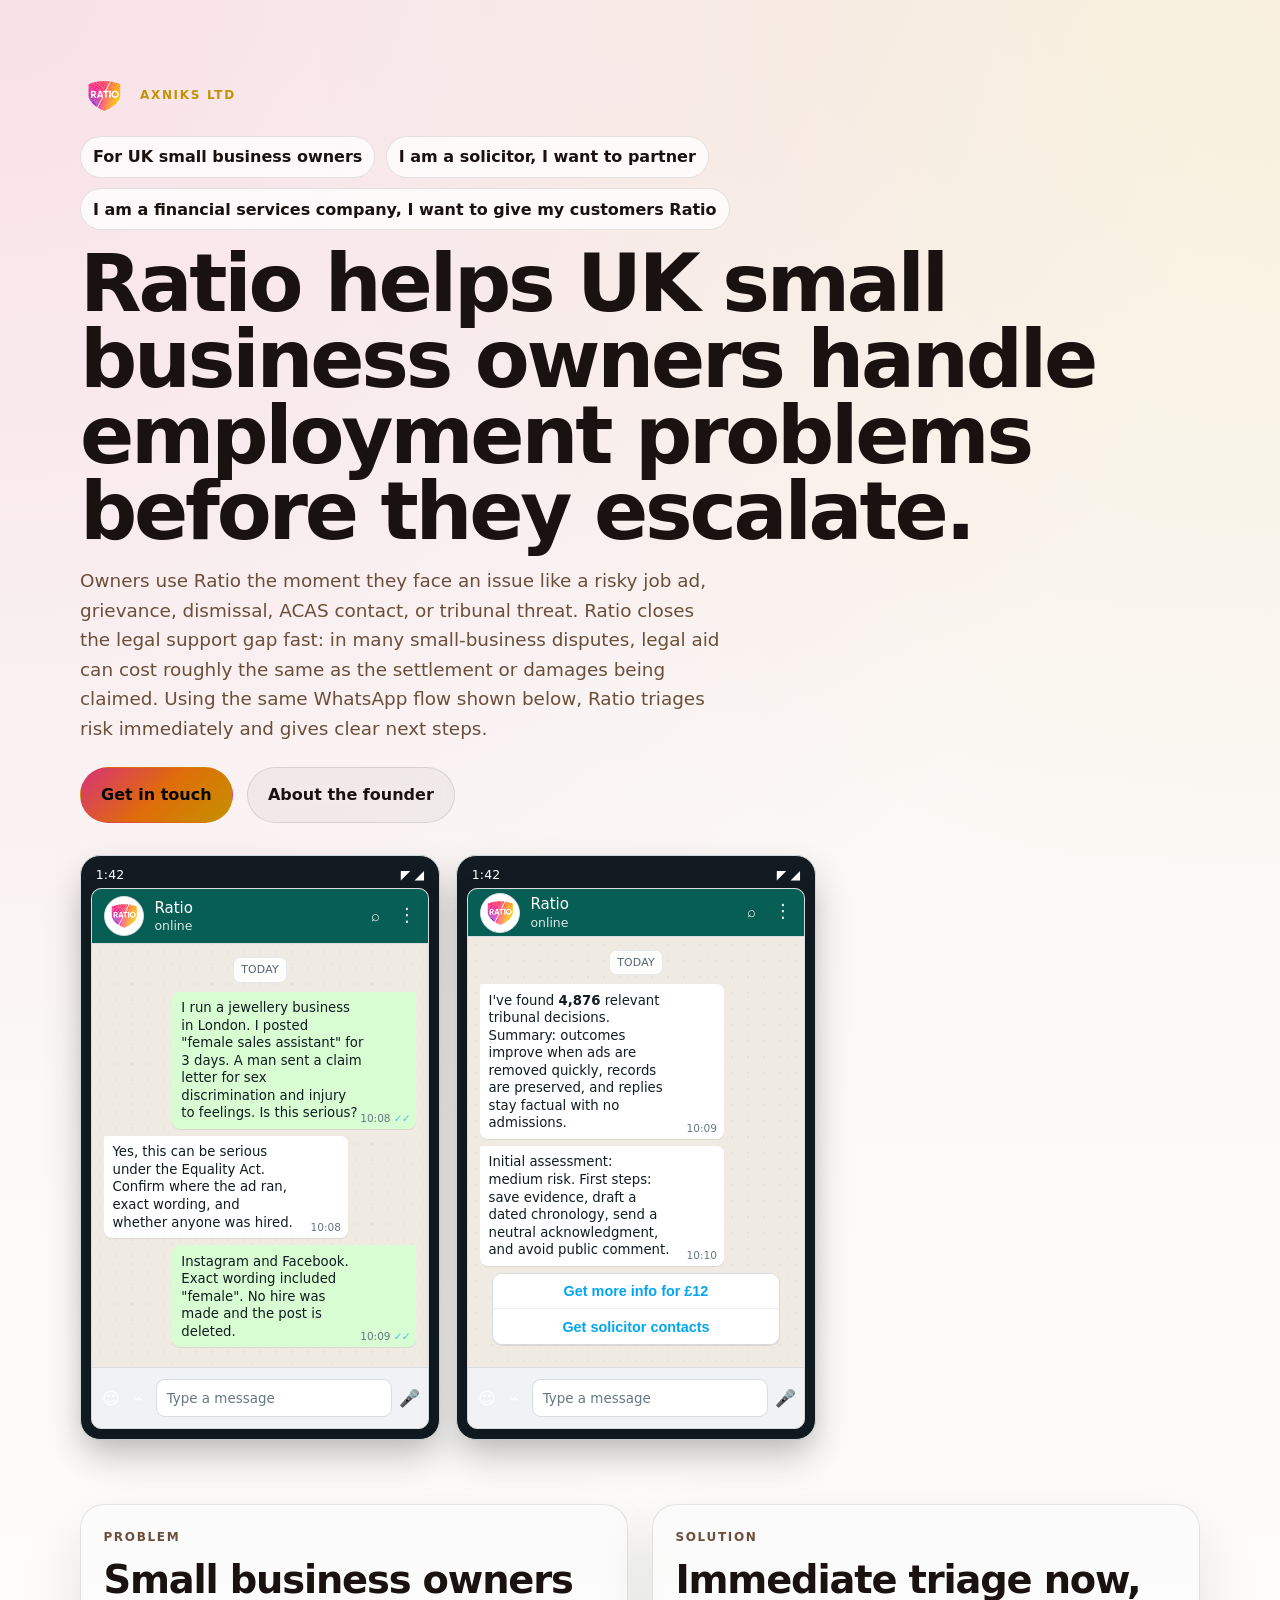
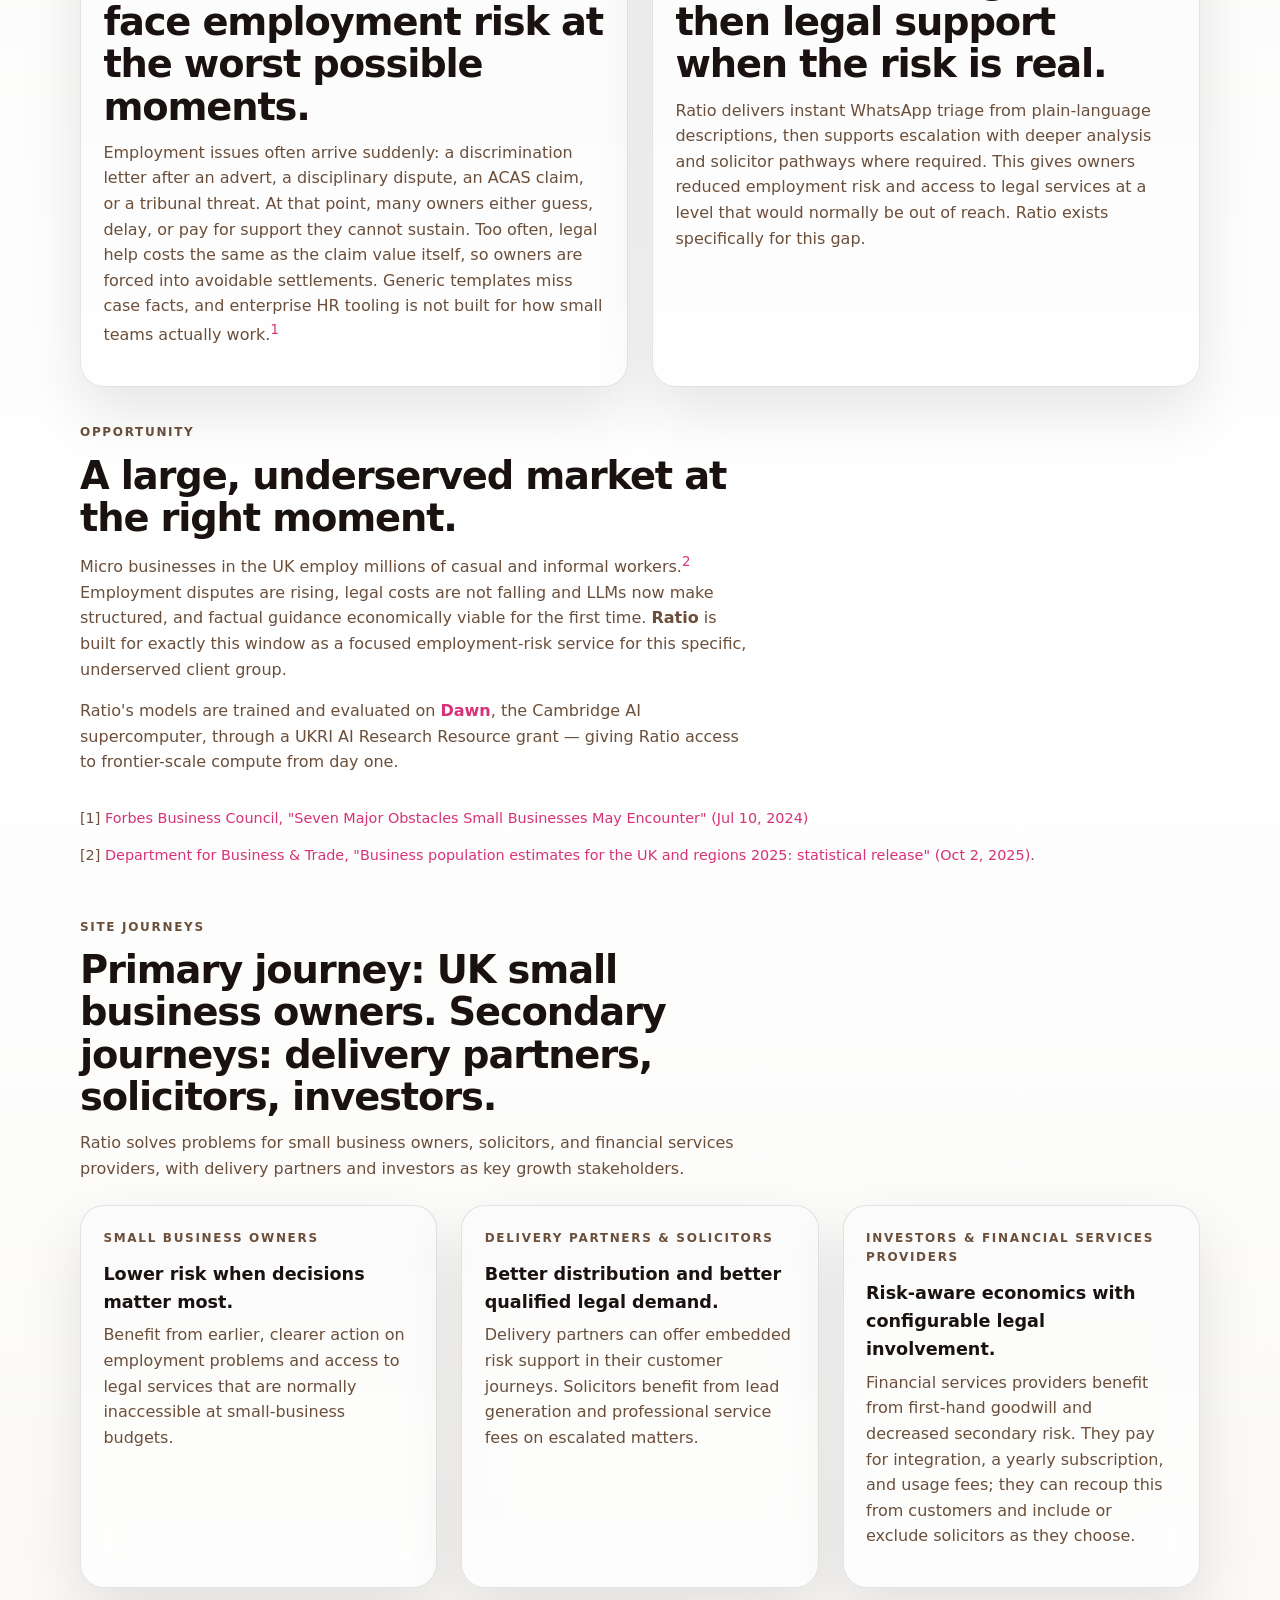
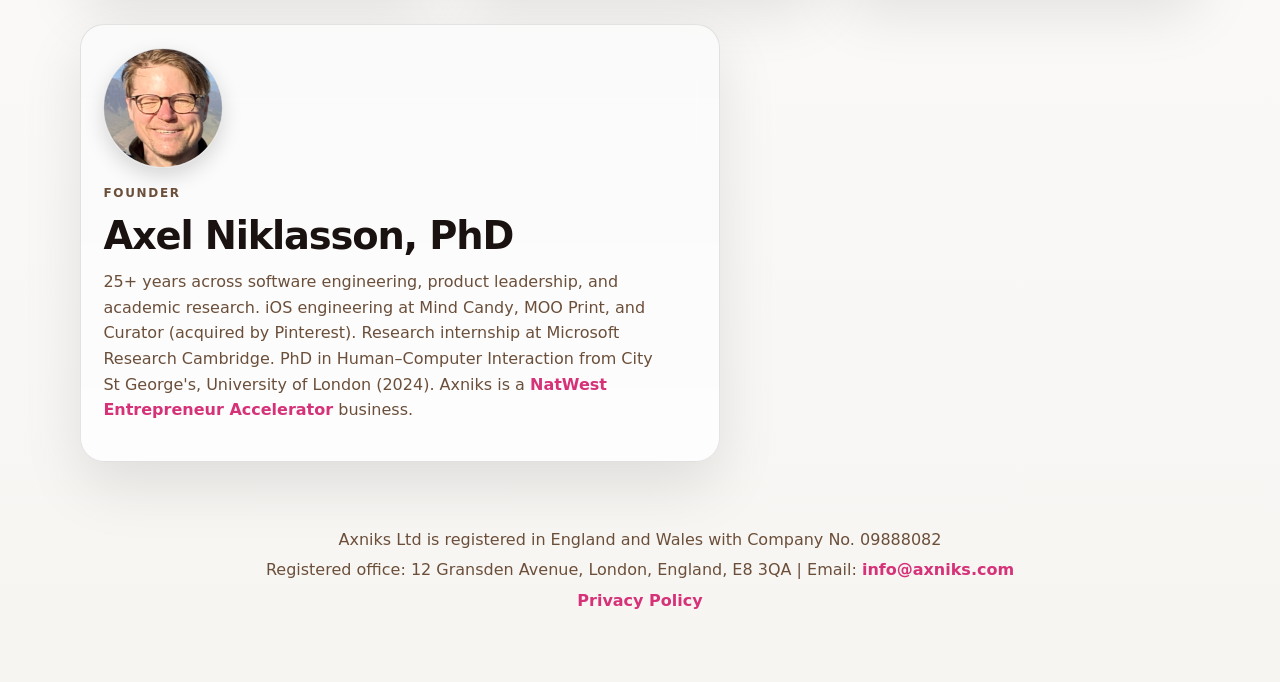
==== commit 8264b794: "Add assertive messaging and partner journey pages" ====
--- a/index.html
+++ b/index.html
@@ -61,6 +61,24 @@
       padding: 4.5rem 0 3rem;
     }
 
+    .top-nav {
+      display: flex;
+      flex-wrap: wrap;
+      gap: 0.65rem;
+      margin-bottom: 1rem;
+    }
+
+    .top-nav a {
+      display: inline-flex;
+      align-items: center;
+      border: 1px solid var(--border);
+      border-radius: 999px;
+      padding: 0.45rem 0.75rem;
+      font-weight: 600;
+      color: var(--text);
+      background: rgba(255, 255, 255, 0.75);
+    }
+
     .eyebrow,
     .stat-label {
       text-transform: uppercase;
@@ -613,11 +631,16 @@
             <p class="eyebrow" style="margin: 0;">Axniks Ltd</p>
           </div>
         </div>
+        <nav class="top-nav" aria-label="Primary navigation">
+          <a href="./index.html">For UK small business owners</a>
+          <a href="./solicitor-partner.html">I am a solicitor, I want to partner</a>
+          <a href="./financial-services.html">I am a financial services company, I want to give my customers Ratio</a>
+        </nav>
         <h1>Ratio helps UK small business owners handle employment problems before they escalate.</h1>
         <p class="lead">
           Owners use Ratio the moment they face an issue like a risky job ad, grievance, dismissal, ACAS contact, or tribunal threat.
-          Using the same WhatsApp flow shown below, Ratio triages the situation quickly, classifies risk, and gives clear next steps.
-          When risk is higher, Ratio can route people to legal support that is normally out of reach for small businesses.
+          Ratio closes the legal support gap fast: in many small-business disputes, legal aid can cost roughly the same as the settlement
+          or damages being claimed. Using the same WhatsApp flow shown below, Ratio triages risk immediately and gives clear next steps.
         </p>
         <div class="hero-actions">
           <a class="button primary" href="mailto:info@axniks.com">Get in touch</a>
@@ -711,6 +734,7 @@
           <p>
             Employment issues often arrive suddenly: a discrimination letter after an advert, a disciplinary dispute, an ACAS claim,
             or a tribunal threat. At that point, many owners either guess, delay, or pay for support they cannot sustain.
+            Too often, legal help costs the same as the claim value itself, so owners are forced into avoidable settlements.
             Generic templates miss case facts, and enterprise HR tooling is not built for how small teams actually work.<sup><a href="#footnote-1" style="color: var(--primary);">1</a></sup>
           </p>
         </article>
@@ -720,7 +744,7 @@
           <p>
             Ratio delivers instant WhatsApp triage from plain-language descriptions, then supports escalation with deeper analysis
             and solicitor pathways where required. This gives owners reduced employment risk and access to legal services at
-            a level that would normally be out of reach.
+            a level that would normally be out of reach. Ratio exists specifically for this gap.
           </p>
         </article>
       </div>
@@ -788,7 +812,7 @@
             <h3>Risk-aware economics with configurable legal involvement.</h3>
             <p>
               Financial services providers benefit from first-hand goodwill and decreased secondary risk. They pay for integration,
-              a yearly subscription, and usage; they can recoup this from customers and include or exclude solicitors as they choose.
+              a yearly subscription, and usage fees; they can recoup this from customers and include or exclude solicitors as they choose.
             </p>
           </article>
         </div>
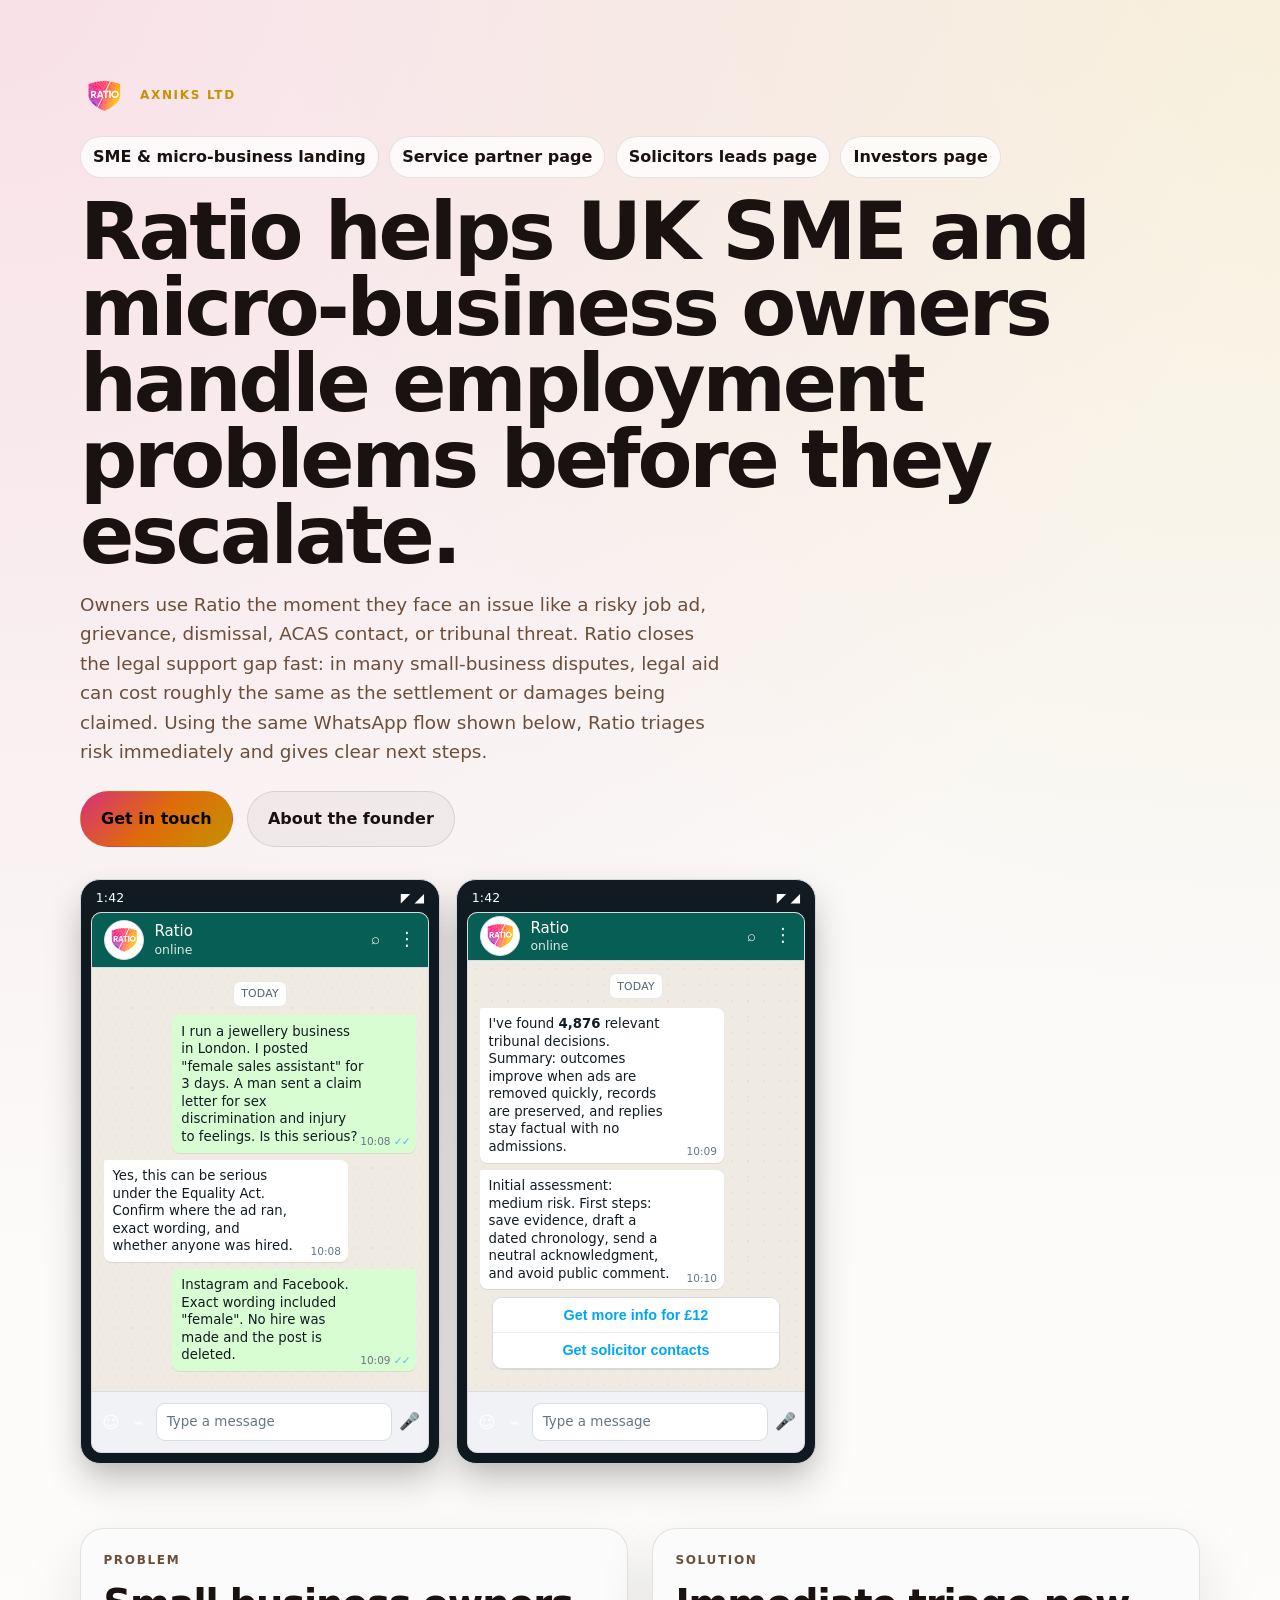
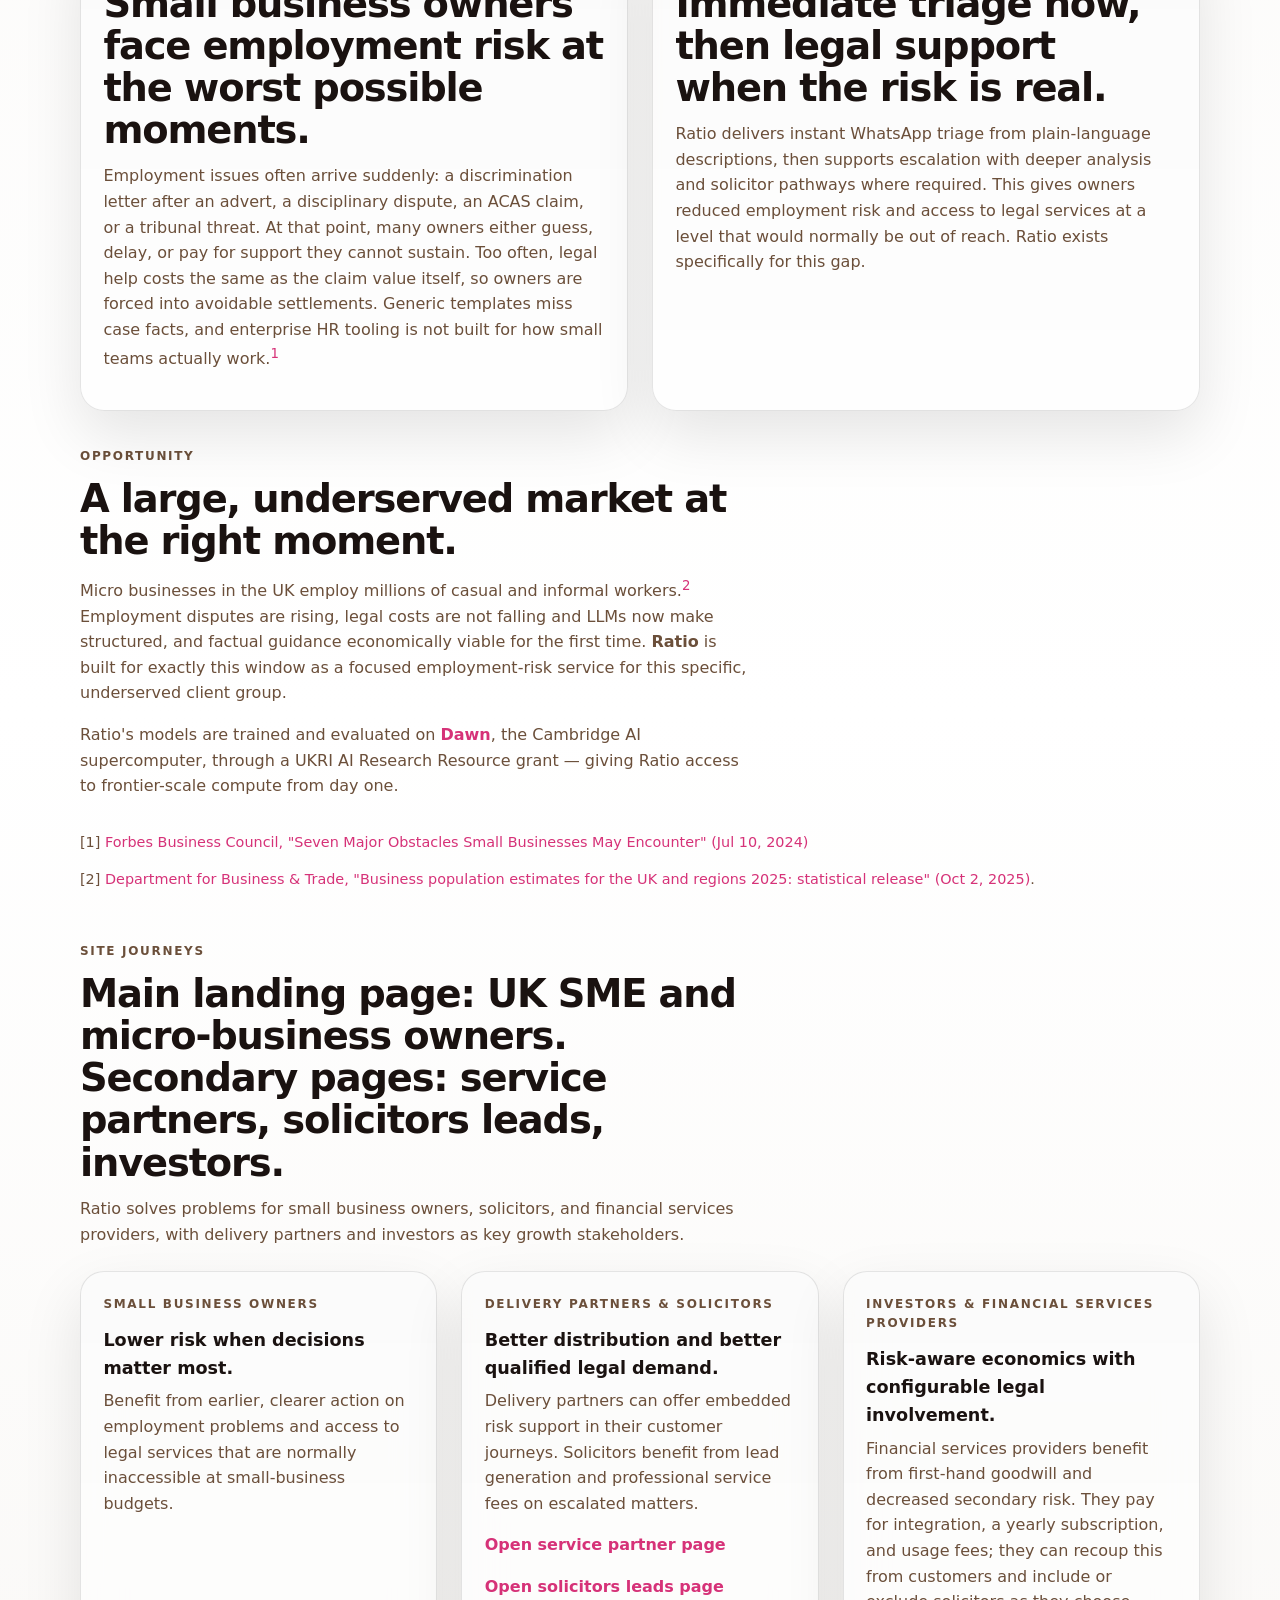
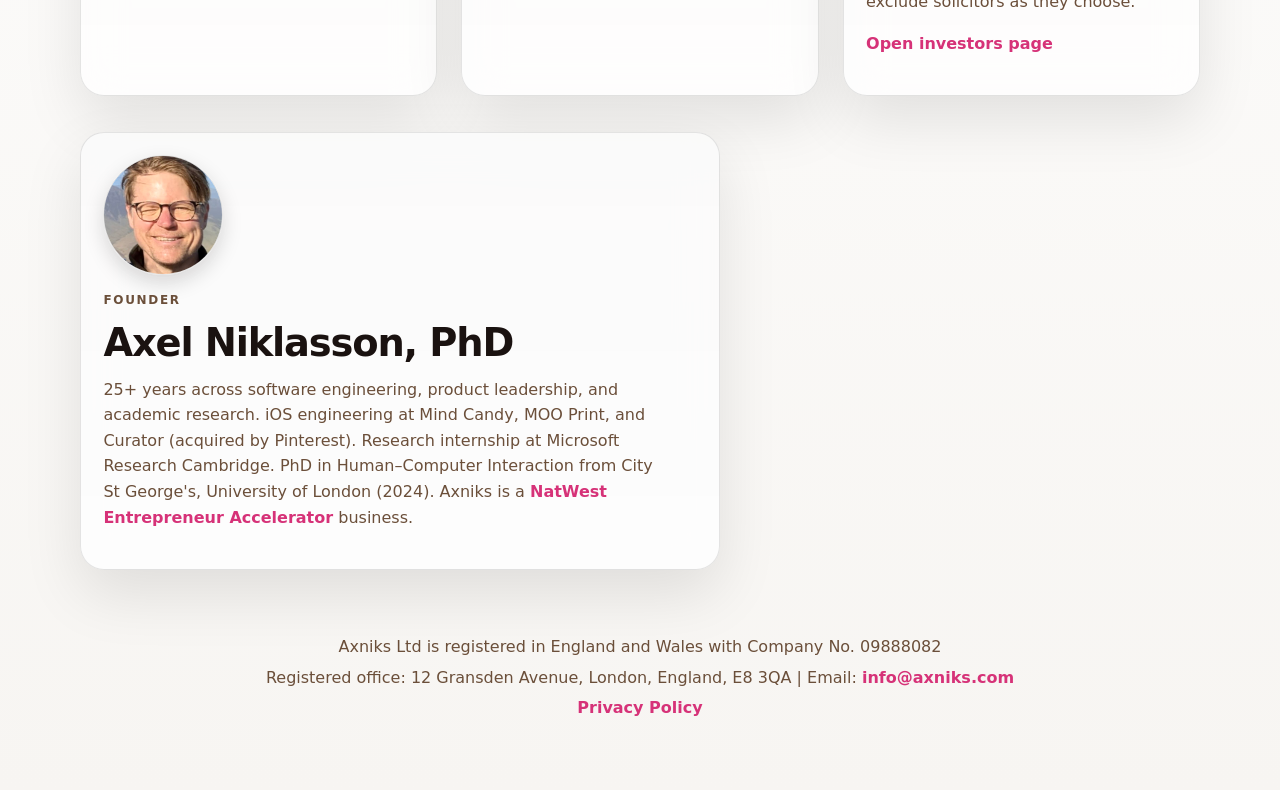
==== commit 287cc7c0: "Restructure site for clear multi-page journeys" ====
--- a/index.html
+++ b/index.html
@@ -632,11 +632,12 @@
           </div>
         </div>
         <nav class="top-nav" aria-label="Primary navigation">
-          <a href="./index.html">For UK small business owners</a>
-          <a href="./solicitor-partner.html">I am a solicitor, I want to partner</a>
-          <a href="./financial-services.html">I am a financial services company, I want to give my customers Ratio</a>
+          <a href="./index.html">SME & micro-business landing</a>
+          <a href="./service-partner.html">Service partner page</a>
+          <a href="./solicitor-partner.html">Solicitors leads page</a>
+          <a href="./investors.html">Investors page</a>
         </nav>
-        <h1>Ratio helps UK small business owners handle employment problems before they escalate.</h1>
+        <h1>Ratio helps UK SME and micro-business owners handle employment problems before they escalate.</h1>
         <p class="lead">
           Owners use Ratio the moment they face an issue like a risky job ad, grievance, dismissal, ACAS contact, or tribunal threat.
           Ratio closes the legal support gap fast: in many small-business disputes, legal aid can cost roughly the same as the settlement
@@ -784,7 +785,7 @@
       <div class="shell">
         <div class="section-heading">
           <p class="eyebrow">Site journeys</p>
-          <h2>Primary journey: UK small business owners. Secondary journeys: delivery partners, solicitors, investors.</h2>
+          <h2>Main landing page: UK SME and micro-business owners. Secondary pages: service partners, solicitors leads, investors.</h2>
           <p>
             Ratio solves problems for small business owners, solicitors, and financial services providers, with delivery partners and
             investors as key growth stakeholders.
@@ -806,6 +807,8 @@
               Delivery partners can offer embedded risk support in their customer journeys. Solicitors benefit from lead generation
               and professional service fees on escalated matters.
             </p>
+            <p><a href="./service-partner.html" style="color: var(--primary); font-weight: 700;">Open service partner page</a></p>
+            <p><a href="./solicitor-partner.html" style="color: var(--primary); font-weight: 700;">Open solicitors leads page</a></p>
           </article>
           <article class="card">
             <p class="eyebrow">Investors & financial services providers</p>
@@ -814,6 +817,7 @@
               Financial services providers benefit from first-hand goodwill and decreased secondary risk. They pay for integration,
               a yearly subscription, and usage fees; they can recoup this from customers and include or exclude solicitors as they choose.
             </p>
+            <p><a href="./investors.html" style="color: var(--primary); font-weight: 700;">Open investors page</a></p>
           </article>
         </div>
       </div>
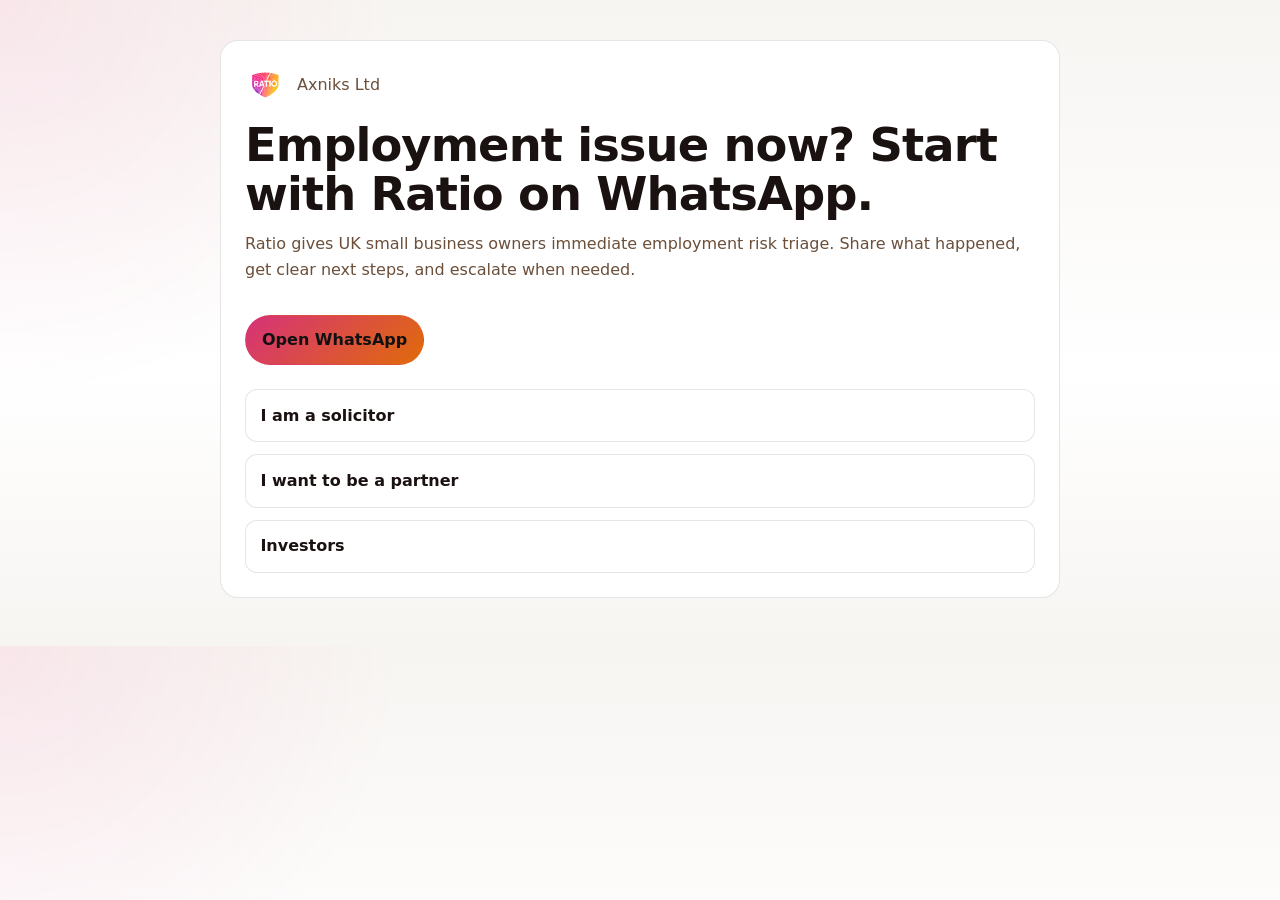
==== commit 3c42d0e3: "Restore investor page and add end-user WhatsApp landing" ====
--- a/index.html
+++ b/index.html
@@ -3,853 +3,128 @@
 <head>
   <meta charset="UTF-8">
   <meta name="viewport" content="width=device-width, initial-scale=1.0">
-  <title>Axniks | Ratio</title>
-  <meta
-    name="description"
-    content="Ratio helps UK small business owners handle employment risk early, then connect to legal support when needed."
-  >
+  <title>Ratio | Employment risk help on WhatsApp</title>
+  <meta name="description" content="Start with Ratio on WhatsApp for immediate employment risk triage.">
   <style>
     :root {
       --bg: #f7f5f2;
-      --surface: rgba(255, 255, 255, 0.85);
-      --surface-strong: rgba(255, 255, 255, 0.97);
+      --surface: #ffffff;
       --text: #1a1210;
       --muted: #6b4f3a;
       --primary: #d63278;
       --secondary: #e06b0a;
-      --tertiary: #c49200;
-      --border: rgba(0, 0, 0, 0.10);
-      --shadow: 0 24px 60px rgba(0, 0, 0, 0.10);
-      --max-width: 1120px;
+      --border: rgba(0, 0, 0, 0.1);
+      --max-width: 840px;
     }
 
-    * {
-      box-sizing: border-box;
-    }
-
-    html {
-      scroll-behavior: smooth;
-    }
+    * { box-sizing: border-box; }
 
     body {
       margin: 0;
       font-family: Inter, ui-sans-serif, system-ui, -apple-system, BlinkMacSystemFont, "Segoe UI", sans-serif;
+      color: var(--text);
       line-height: 1.6;
-      color: var(--text);
       background:
-        radial-gradient(circle at top left, rgba(255, 47, 134, 0.10), transparent 30%),
-        radial-gradient(circle at top right, rgba(255, 194, 26, 0.10), transparent 24%),
+        radial-gradient(circle at top left, rgba(255, 47, 134, 0.08), transparent 28%),
         linear-gradient(180deg, #f7f5f2 0%, #ffffff 58%, #f7f5f2 100%);
-    }
-
-    a {
-      color: inherit;
-      text-decoration: none;
-    }
-
-    img {
-      max-width: 100%;
-      display: block;
     }
 
     .shell {
       width: min(calc(100% - 2rem), var(--max-width));
       margin: 0 auto;
+      padding: 2.5rem 0 3rem;
     }
 
-    .hero {
-      padding: 4.5rem 0 3rem;
+    .panel {
+      background: var(--surface);
+      border: 1px solid var(--border);
+      border-radius: 18px;
+      padding: 1.5rem;
     }
 
-    .top-nav {
+    .brand {
       display: flex;
-      flex-wrap: wrap;
-      gap: 0.65rem;
+      align-items: center;
+      gap: 0.75rem;
       margin-bottom: 1rem;
     }
 
-    .top-nav a {
-      display: inline-flex;
-      align-items: center;
-      border: 1px solid var(--border);
-      border-radius: 999px;
-      padding: 0.45rem 0.75rem;
-      font-weight: 600;
-      color: var(--text);
-      background: rgba(255, 255, 255, 0.75);
+    .brand img {
+      height: 2.5rem;
+      width: auto;
     }
 
-    .eyebrow,
-    .stat-label {
-      text-transform: uppercase;
-      letter-spacing: 0.14em;
-      font-size: 0.75rem;
-      color: var(--tertiary);
-      font-weight: 700;
-    }
-
-    .hero-grid,
-    .grid {
-      display: grid;
-      gap: 1.5rem;
-    }
-
-    .hero-grid {
-      grid-template-columns: minmax(0, 1.15fr) minmax(300px, 0.85fr);
-      align-items: center;
-    }
-
-    h1,
-    h2,
-    h3,
-    p {
-      margin-top: 0;
-    }
+    h1, h2, p { margin-top: 0; }
 
     h1 {
-      font-size: clamp(2.8rem, 7vw, 5rem);
-      line-height: 0.95;
-      margin-bottom: 1rem;
-      letter-spacing: -0.04em;
+      font-size: clamp(2rem, 5vw, 2.9rem);
+      line-height: 1.06;
+      letter-spacing: -0.02em;
+      margin-bottom: 0.75rem;
     }
 
     h2 {
-      font-size: clamp(1.8rem, 3vw, 2.5rem);
-      line-height: 1.1;
-      margin-bottom: 0.75rem;
-      letter-spacing: -0.03em;
+      font-size: 1.05rem;
+      margin: 0;
     }
 
-    .lead {
-      font-size: 1.15rem;
-      color: var(--muted);
-      max-width: 40rem;
-      margin-bottom: 1.5rem;
+    .muted { color: var(--muted); }
+
+    .cta {
+      margin-top: 1rem;
+      display: inline-flex;
+      border: 1px solid transparent;
+      border-radius: 999px;
+      padding: 0.72rem 1rem;
+      background: linear-gradient(135deg, var(--primary), var(--secondary));
+      color: #111;
+      font-weight: 700;
+      text-decoration: none;
     }
 
-    .hero-brand {
-      display: flex;
-      align-items: center;
-      gap: 1rem;
-      margin-bottom: 1rem;
+    .links {
+      margin-top: 1.5rem;
+      display: grid;
+      gap: 0.75rem;
     }
 
-    .hero-brand img {
-      width: min(220px, 45vw);
-      filter: drop-shadow(0 18px 40px rgba(255, 79, 141, 0.22));
+    .links a {
+      border: 1px solid var(--border);
+      border-radius: 12px;
+      background: rgba(255, 255, 255, 0.85);
+      padding: 0.8rem 0.9rem;
+      text-decoration: none;
+      color: var(--text);
+      font-weight: 600;
+      display: block;
     }
 
-    .brand-copy strong {
-      display: block;
-      font-size: 1.45rem;
-      margin-top: 0.25rem;
-    }
-
-    .hero-actions {
-      display: flex;
-      flex-wrap: wrap;
-      gap: 0.9rem;
-      margin-bottom: 2rem;
-    }
-
-    .button {
-      display: inline-flex;
-      align-items: center;
-      justify-content: center;
-      gap: 0.4rem;
-      border-radius: 999px;
-      padding: 0.9rem 1.25rem;
-      font-weight: 700;
-      border: 1px solid var(--border);
-      background: rgba(0, 0, 0, 0.04);
-      backdrop-filter: blur(16px);
-    }
-
-    .button.primary {
-      background: linear-gradient(135deg, var(--primary), var(--secondary), var(--tertiary));
-      color: #050505;
-      border-color: transparent;
-    }
-
-    .panel,
-    .card,
-    .stat {
-      background: var(--surface);
-      border: 1px solid var(--border);
-      border-radius: 24px;
-      box-shadow: var(--shadow);
-      backdrop-filter: blur(20px);
-    }
-
-    .panel {
-      padding: 1.5rem;
-    }
-
-    .hero-panel {
-      padding: 1.8rem;
-      background:
-        linear-gradient(165deg, rgba(214, 50, 120, 0.08), rgba(224, 107, 10, 0.07) 55%, rgba(196, 146, 0, 0.08)),
-        var(--surface-strong);
-    }
-
-    .hero-panel ul,
-    .card ul {
-      padding-left: 1.2rem;
-      margin: 0.75rem 0 0;
-      color: var(--muted);
-    }
-
-    .stats {
-      display: grid;
-      grid-template-columns: repeat(auto-fit, minmax(160px, 1fr));
-      gap: 1rem;
-      margin-top: 1.75rem;
-    }
-
-    .stat {
-      padding: 1.1rem 1.2rem;
-      background:
-        linear-gradient(180deg, rgba(0, 0, 0, 0.02), rgba(0, 0, 0, 0.01)),
-        var(--surface);
-    }
-
-    .stat strong {
-      display: block;
-      font-size: 1.45rem;
-      margin-top: 0.25rem;
-    }
-
-    section {
-      padding: 1rem 0 1.25rem;
-    }
-
-    .section-heading {
-      margin-bottom: 1.5rem;
-      max-width: 42rem;
-    }
-
-    .grid.cols-3 {
-      grid-template-columns: repeat(auto-fit, minmax(220px, 1fr));
-    }
-
-    .grid.cols-2 {
-      grid-template-columns: repeat(auto-fit, minmax(280px, 1fr));
-    }
-
-    .card {
-      padding: 1.4rem;
-      background:
-        linear-gradient(180deg, rgba(0, 0, 0, 0.015), rgba(0, 0, 0, 0.005)),
-        var(--surface);
-    }
-
-    .card h3 {
-      margin-bottom: 0.4rem;
-      font-size: 1.1rem;
-    }
-
-    .card p,
-    .card li,
-    .section-heading p,
-    .panel p {
-      color: var(--muted);
-    }
-
-    .tag-row {
-      display: flex;
-      flex-wrap: wrap;
-      gap: 0.65rem;
-      margin-top: 1rem;
-    }
-
-    .tag {
-      padding: 0.5rem 0.8rem;
-      border-radius: 999px;
-      font-size: 0.92rem;
-      background: rgba(0, 0, 0, 0.04);
-      border: 1px solid var(--border);
-      color: var(--text);
-    }
-
-    .quote {
-      border-left: 3px solid var(--primary);
-      padding-left: 1rem;
-      font-size: 1.05rem;
-      color: var(--text);
-    }
-
-    .brand-name {
-      font-weight: 800;
-      color: var(--text);
-    }
-
-    .founder-photo {
-      width: min(120px, 40%);
-      aspect-ratio: 1 / 1;
-      object-fit: cover;
-      object-position: center top;
-      border-radius: 999px;
-      border: 1px solid var(--border);
-      box-shadow: 0 8px 20px rgba(0, 0, 0, 0.15);
-      margin-bottom: 1rem;
-    }
-
-    .chat-phone {
-      max-width: 360px;
-      margin-top: 1rem;
-      border-radius: 20px;
-      border: 1px solid #cfd8dc;
-      background: #111b21;
-      padding: 10px;
-      box-shadow: 0 18px 36px rgba(0, 0, 0, 0.2);
-    }
-
-    .chat-stack {
-      display: flex;
-      gap: 1rem;
-      align-items: stretch;
-      flex-wrap: wrap;
-      margin-top: 0.75rem;
-    }
-
-    .chat-stack .chat-phone {
-      flex: 1 1 320px;
-      margin-top: 0;
-      height: 585px;
-      display: flex;
-      flex-direction: column;
-    }
-
-    .chat-statusbar {
-      height: 22px;
-      color: #ffffff;
-      font-size: 0.78rem;
-      display: flex;
-      align-items: center;
-      justify-content: space-between;
-      padding: 0 0.3rem 0.35rem;
-      letter-spacing: 0.01em;
-    }
-
-    .chat-demo {
-      max-width: 100%;
-      margin-top: 0;
-      border-radius: 10px;
-      overflow: hidden;
-      border: 1px solid #d5dbdf;
-      box-shadow: 0 8px 26px rgba(0, 0, 0, 0.14);
-      background: #e5ddd5;
-      display: flex;
-      flex-direction: column;
-      flex: 1;
-    }
-
-    .chat-top {
-      height: 59px;
-      background: #075e54;
-      border-bottom: 1px solid #d7dde1;
-      display: flex;
-      align-items: center;
-      justify-content: space-between;
-      padding: 0 0.75rem;
-    }
-
-    .chat-contact {
-      display: flex;
-      align-items: center;
-      gap: 0.65rem;
-      min-width: 0;
-    }
-
-    .chat-avatar {
-      width: 40px;
-      height: 40px;
-      border-radius: 999px;
-      background: #ffffff;
-      display: inline-flex;
-      align-items: center;
-      justify-content: center;
-      letter-spacing: 0;
-      flex-shrink: 0;
-      overflow: hidden;
-      border: 1px solid #d7dde1;
-    }
-
-    .chat-avatar img {
-      width: 100%;
-      height: 100%;
-      object-fit: cover;
-    }
-
-    .chat-meta {
-      min-width: 0;
-      line-height: 1.1;
-    }
-
-    .chat-name {
-      font-size: 0.94rem;
-      color: #ffffff;
-      font-weight: 500;
-      white-space: nowrap;
-      overflow: hidden;
-      text-overflow: ellipsis;
-    }
-
-    .chat-status {
-      font-size: 0.78rem;
-      color: rgba(255, 255, 255, 0.85);
-      margin-top: 0.2rem;
-    }
-
-    .chat-icons {
-      font-size: 1rem;
-      color: #ffffff;
-      display: inline-flex;
-      align-items: center;
-      gap: 0.85rem;
-      flex-shrink: 0;
-    }
-
-    .icon {
-      display: inline-flex;
-      align-items: center;
-      justify-content: center;
-      width: 18px;
-      height: 18px;
-      line-height: 1;
-      color: #ffffff;
-      opacity: 0.95;
-    }
-
-    .icon.menu {
-      font-size: 1.15rem;
-      transform: translateY(-1px);
-    }
-
-    .icon.search {
-      font-size: 0.95rem;
-    }
-
-    .icon.emoji,
-    .icon.clip,
-    .icon.mic {
-      font-size: 1.05rem;
-    }
-
-    .chat-body {
-      padding: 0.8rem 0.72rem;
-      background-color: #efeae2;
-      background-image:
-        radial-gradient(rgba(0, 0, 0, 0.03) 1px, transparent 1px),
-        radial-gradient(rgba(0, 0, 0, 0.02) 1px, transparent 1px);
-      background-size: 16px 16px, 20px 20px;
-      background-position: 0 0, 10px 10px;
-      flex: 1;
-    }
-
-    .chat-date {
-      width: fit-content;
-      margin: 0 auto 0.55rem;
-      background: rgba(255, 255, 255, 0.9);
-      color: #54656f;
-      border: 1px solid #e5e8ea;
-      border-radius: 7px;
-      padding: 0.2rem 0.45rem;
-      font-size: 0.68rem;
-      letter-spacing: 0.02em;
-      text-transform: uppercase;
-    }
-
-    .chat-msg {
-      max-width: 78%;
-      padding: 0.46rem 0.56rem 0.44rem;
-      border-radius: 7.5px;
-      margin-bottom: 0.45rem;
-      font-size: 0.83rem;
-      line-height: 1.32;
-      position: relative;
-      box-shadow: 0 1px 0 rgba(0, 0, 0, 0.08);
-      padding-right: 3.3rem;
-    }
-
-    .chat-msg.user {
-      margin-left: auto;
-      background: #d9fdd3;
-      color: #111b21;
-      border-top-right-radius: 2px;
-    }
-
-    .chat-msg.user::after {
-       content: none;
-    }
-
-    .chat-msg.ratio {
-      margin-right: auto;
-      background: #ffffff;
-      color: #111b21;
-      border-top-left-radius: 2px;
-    }
-
-    .chat-msg.ratio::after {
-       content: none;
-    }
-
-    .chat-time {
-      position: absolute;
-      right: 0.42rem;
-      bottom: 0.2rem;
-      font-size: 0.66rem;
-      color: #667781;
-      white-space: nowrap;
-    }
-
-    .chat-options {
-      width: 92%;
-      margin: 0.25rem auto 0.6rem;
-      background: #ffffff;
-      border: 1px solid #d5dbdf;
-      border-radius: 10px;
-      overflow: hidden;
-      box-shadow: 0 1px 0 rgba(0, 0, 0, 0.08);
-    }
-
-    .chat-option {
-      display: block;
-      width: 100%;
-      text-align: center;
-      padding: 0.58rem 0.5rem;
-      font-size: 0.9rem;
-      font-weight: 600;
-      color: #00a5f4;
-      background: #ffffff;
-      border: 0;
-      border-bottom: 1px solid #ebedef;
-      cursor: default;
-    }
-
-    .chat-option:last-child {
-      border-bottom: 0;
-    }
-
-    .chat-ticks {
-      color: #53bdeb;
-      margin-left: 0.2rem;
-      letter-spacing: -0.08em;
-    }
-
-    .chat-input {
-      min-height: 61px;
-      background: #f0f2f5;
-      border-top: 1px solid #d8dde1;
-      display: flex;
-      align-items: center;
-      gap: 0.5rem;
-      padding: 0.56rem 0.62rem;
-    }
-
-    .chat-input-icons {
-      color: #54656f;
-      font-size: 1.1rem;
-      display: inline-flex;
-      gap: 0.62rem;
-      flex-shrink: 0;
-    }
-
-    .chat-input-field {
-      flex: 1;
-      background: #ffffff;
-      border: 1px solid #d7dde1;
-      border-radius: 9px;
-      color: #667781;
-      font-size: 0.84rem;
-      padding: 0.46rem 0.62rem;
-    }
-
-    .chat-send {
-      color: #00a884;
-      font-size: 1.06rem;
-      font-weight: 600;
-      flex-shrink: 0;
-    }
-
-    footer {
-      padding: 2.5rem 0 4rem;
-      color: var(--muted);
-      text-align: center;
-    }
-
-    .footer-legal {
-      max-width: 760px;
-      margin: 0 auto;
-    }
-
-    .footer-legal p {
-      margin: 0.3rem 0;
-    }
-
-    .footer-legal a {
-      color: var(--primary);
-      font-weight: 700;
-    }
-
-    @media (max-width: 860px) {
-      .hero-grid {
-        grid-template-columns: 1fr;
-      }
-    }
-
-    @media (max-width: 700px) {
-      .hero {
-        padding-top: 3rem;
-      }
-
-      .hero-brand {
-        align-items: flex-start;
-        flex-direction: column;
-      }
-
-      .chat-stack {
-        flex-direction: column;
-      }
-
-      .chat-stack .chat-phone {
-        width: 100%;
-        max-width: 360px;
-        height: 585px;
-      }
+    .links a:hover,
+    .links a:focus-visible {
+      border-color: rgba(214, 50, 120, 0.5);
+      outline: none;
     }
   </style>
 </head>
 <body>
-  <main>
-    <!-- HERO -->
-    <section class="hero">
-      <div class="shell">
-        <div style="display: flex; align-items: center; gap: 0.75rem; margin-bottom: 1rem;">
-          <img src="./ratio-logo.svg" alt="Axniks Ratio logo" style="height: 3rem; width: auto;">
-          <div>
-            <p class="eyebrow" style="margin: 0;">Axniks Ltd</p>
-          </div>
-        </div>
-        <nav class="top-nav" aria-label="Primary navigation">
-          <a href="./index.html">SME & micro-business landing</a>
-          <a href="./service-partner.html">Service partner page</a>
-          <a href="./solicitor-partner.html">Solicitors leads page</a>
-          <a href="./investors.html">Investors page</a>
-        </nav>
-        <h1>Ratio helps UK SME and micro-business owners handle employment problems before they escalate.</h1>
-        <p class="lead">
-          Owners use Ratio the moment they face an issue like a risky job ad, grievance, dismissal, ACAS contact, or tribunal threat.
-          Ratio closes the legal support gap fast: in many small-business disputes, legal aid can cost roughly the same as the settlement
-          or damages being claimed. Using the same WhatsApp flow shown below, Ratio triages risk immediately and gives clear next steps.
-        </p>
-        <div class="hero-actions">
-          <a class="button primary" href="mailto:info@axniks.com">Get in touch</a>
-          <a class="button" href="#founder">About the founder</a>
-        </div>
-        <div class="chat-stack">
-          <div class="chat-phone">
-            <div class="chat-statusbar">
-              <span>1:42</span>
-              <span>◤ ◢</span>
-            </div>
-            <div class="chat-demo" aria-label="Example WhatsApp conversation part one">
-              <div class="chat-top">
-                <div class="chat-contact">
-                  <span class="chat-avatar"><img src="./ratio-logo.svg" alt="Ratio"></span>
-                  <div class="chat-meta">
-                    <div class="chat-name">Ratio</div>
-                    <div class="chat-status">online</div>
-                  </div>
-                </div>
-                <div class="chat-icons">
-                  <span class="icon search">⌕</span>
-                  <span class="icon menu">⋮</span>
-                </div>
-              </div>
-              <div class="chat-body">
-                <div class="chat-date">Today</div>
-                <div class="chat-msg user">I run a jewellery business in London. I posted "female sales assistant" for 3 days. A man sent a claim letter for sex discrimination and injury to feelings. Is this serious?<span class="chat-time">10:08<span class="chat-ticks">✓✓</span></span></div>
-                <div class="chat-msg ratio">Yes, this can be serious under the Equality Act. Confirm where the ad ran, exact wording, and whether anyone was hired.<span class="chat-time">10:08</span></div>
-                <div class="chat-msg user">Instagram and Facebook. Exact wording included "female". No hire was made and the post is deleted.<span class="chat-time">10:09<span class="chat-ticks">✓✓</span></span></div>
-              </div>
-              <div class="chat-input">
-                <div class="chat-input-icons">
-                  <span class="icon emoji">☺</span>
-                  <span class="icon clip">⌁</span>
-                </div>
-                <div class="chat-input-field">Type a message</div>
-                <div class="chat-send"><span class="icon mic">🎤</span></div>
-              </div>
-            </div>
-          </div>
+  <main class="shell">
+    <article class="panel">
+      <div class="brand">
+        <img src="./ratio-logo.svg" alt="Axniks Ratio logo">
+        <p class="muted" style="margin:0;">Axniks Ltd</p>
+      </div>
+      <h1>Employment issue now? Start with Ratio on WhatsApp.</h1>
+      <p class="muted">
+        Ratio gives UK small business owners immediate employment risk triage. Share what happened, get clear next steps, and escalate when needed.
+      </p>
+      <a class="cta" href="https://api.whatsapp.com/send?text=Hi%20Ratio%2C%20I%20need%20help%20with%20an%20employment%20issue." target="_blank" rel="noopener">Open WhatsApp</a>
 
-          <div class="chat-phone">
-            <div class="chat-statusbar">
-              <span>1:42</span>
-              <span>◤ ◢</span>
-            </div>
-            <div class="chat-demo" aria-label="Example WhatsApp conversation part two">
-              <div class="chat-top">
-                <div class="chat-contact">
-                  <span class="chat-avatar"><img src="./ratio-logo.svg" alt="Ratio"></span>
-                  <div class="chat-meta">
-                    <div class="chat-name">Ratio</div>
-                    <div class="chat-status">online</div>
-                  </div>
-                </div>
-                <div class="chat-icons">
-                  <span class="icon search">⌕</span>
-                  <span class="icon menu">⋮</span>
-                </div>
-              </div>
-              <div class="chat-body">
-                <div class="chat-date">Today</div>
-                <div class="chat-msg ratio">I've found <strong>4,876</strong> relevant tribunal decisions. Summary: outcomes improve when ads are removed quickly, records are preserved, and replies stay factual with no admissions.<span class="chat-time">10:09</span></div>
-                <div class="chat-msg ratio">Initial assessment: medium risk. First steps: save evidence, draft a dated chronology, send a neutral acknowledgment, and avoid public comment.<span class="chat-time">10:10</span></div>
-                <div class="chat-options" role="group" aria-label="Next options">
-                  <button class="chat-option" type="button">Get more info for £12</button>
-                  <button class="chat-option" type="button">Get solicitor contacts</button>
-                </div>
-              </div>
-              <div class="chat-input">
-                <div class="chat-input-icons">
-                  <span class="icon emoji">☺</span>
-                  <span class="icon clip">⌁</span>
-                </div>
-                <div class="chat-input-field">Type a message</div>
-                <div class="chat-send"><span class="icon mic">🎤</span></div>
-              </div>
-            </div>
-          </div>
-        </div>
+      <div class="links" aria-label="Other journeys">
+        <a href="./solicitor-partner.html">I am a solicitor</a>
+        <a href="./service-partner.html">I want to be a partner</a>
+        <a href="./investors.html">Investors</a>
       </div>
-    </section>
-
-    <!-- PROBLEM + SOLUTION -->
-    <section id="product">
-      <div class="shell grid cols-2">
-        <article class="card">
-          <p class="eyebrow">Problem</p>
-          <h2>Small business owners face employment risk at the worst possible moments.</h2>
-          <p>
-            Employment issues often arrive suddenly: a discrimination letter after an advert, a disciplinary dispute, an ACAS claim,
-            or a tribunal threat. At that point, many owners either guess, delay, or pay for support they cannot sustain.
-            Too often, legal help costs the same as the claim value itself, so owners are forced into avoidable settlements.
-            Generic templates miss case facts, and enterprise HR tooling is not built for how small teams actually work.<sup><a href="#footnote-1" style="color: var(--primary);">1</a></sup>
-          </p>
-        </article>
-        <article class="card">
-          <p class="eyebrow">Solution</p>
-          <h2>Immediate triage now, then legal support when the risk is real.</h2>
-          <p>
-            Ratio delivers instant WhatsApp triage from plain-language descriptions, then supports escalation with deeper analysis
-            and solicitor pathways where required. This gives owners reduced employment risk and access to legal services at
-            a level that would normally be out of reach. Ratio exists specifically for this gap.
-          </p>
-        </article>
-      </div>
-    </section>
-
-    <!-- MARKET -->
-    <section id="market">
-      <div class="shell">
-        <div class="section-heading">
-          <p class="eyebrow">Opportunity</p>
-          <h2>A large, underserved market at the right moment.</h2>
-          <p>
-            Micro businesses in the UK employ millions of casual and informal workers.<sup><a href="#footnote-2" style="color: var(--primary);">2</a></sup> Employment disputes are rising, legal costs are not falling and LLMs now make structured,
-            and factual guidance economically viable for the first time. <strong>Ratio</strong> is built for exactly this window as a focused employment-risk service for this specific, underserved client group.
-          </p>
-          <p>
-            Ratio's models are trained and evaluated on <a href="https://www.ukri.org/opportunity/access-to-isambard-ai-and-dawn-airr-supercomputers-gateway-route/" target="_blank" rel="noopener" style="color: var(--primary); font-weight: 600;">Dawn</a>,
-            the Cambridge AI supercomputer, through a UKRI AI Research Resource grant — giving Ratio access to
-            frontier-scale compute from day one.
-          </p>
-        </div>
-      </div>
-
-      <div class="shell" style="font-size: 0.9rem; color: var(--muted); padding-top: 0.5rem;">
-        <p id="footnote-1">
-          [1] <a href="https://www.forbes.com/councils/forbesbusinesscouncil/2024/07/10/seven-major-obstacles-small-businesses-may-encounter/" target="_blank" rel="noopener" style="color: var(--primary);">Forbes Business Council, "Seven Major Obstacles Small Businesses May Encounter" (Jul 10, 2024)</a>
-        </p>
-        <p id="footnote-2">
-          [2] <a href="https://www.gov.uk/government/statistics/business-population-estimates-2025/business-population-estimates-for-the-uk-and-regions-2025-statistical-release" target="_blank" rel="noopener" style="color: var(--primary);">Department for
-Business & Trade, "Business population estimates for the UK and regions 2025: statistical release" (Oct 2, 2025)</a>.
-        </p>
-      </div>
-    </section>
-
-    <!-- JOURNEYS -->
-    <section id="journeys">
-      <div class="shell">
-        <div class="section-heading">
-          <p class="eyebrow">Site journeys</p>
-          <h2>Main landing page: UK SME and micro-business owners. Secondary pages: service partners, solicitors leads, investors.</h2>
-          <p>
-            Ratio solves problems for small business owners, solicitors, and financial services providers, with delivery partners and
-            investors as key growth stakeholders.
-          </p>
-        </div>
-        <div class="grid cols-3">
-          <article class="card">
-            <p class="eyebrow">Small business owners</p>
-            <h3>Lower risk when decisions matter most.</h3>
-            <p>
-              Benefit from earlier, clearer action on employment problems and access to legal services that are normally inaccessible
-              at small-business budgets.
-            </p>
-          </article>
-          <article class="card">
-            <p class="eyebrow">Delivery partners & solicitors</p>
-            <h3>Better distribution and better qualified legal demand.</h3>
-            <p>
-              Delivery partners can offer embedded risk support in their customer journeys. Solicitors benefit from lead generation
-              and professional service fees on escalated matters.
-            </p>
-            <p><a href="./service-partner.html" style="color: var(--primary); font-weight: 700;">Open service partner page</a></p>
-            <p><a href="./solicitor-partner.html" style="color: var(--primary); font-weight: 700;">Open solicitors leads page</a></p>
-          </article>
-          <article class="card">
-            <p class="eyebrow">Investors & financial services providers</p>
-            <h3>Risk-aware economics with configurable legal involvement.</h3>
-            <p>
-              Financial services providers benefit from first-hand goodwill and decreased secondary risk. They pay for integration,
-              a yearly subscription, and usage fees; they can recoup this from customers and include or exclude solicitors as they choose.
-            </p>
-            <p><a href="./investors.html" style="color: var(--primary); font-weight: 700;">Open investors page</a></p>
-          </article>
-        </div>
-      </div>
-    </section>
-
-    <!-- FOUNDER -->
-    <section id="founder">
-      <div class="shell">
-        <article class="card" style="max-width: 640px;">
-          <img class="founder-photo" src="./axel.jpg" alt="Portrait of Axel Niklasson">
-          <p class="eyebrow">Founder</p>
-          <h2>Axel Niklasson, PhD</h2>
-          <p>
-            25+ years across software engineering, product leadership, and academic research. iOS engineering at
-            Mind Candy, MOO Print, and Curator (acquired by Pinterest). Research internship at Microsoft Research Cambridge.
-            PhD in Human–Computer Interaction from City St&nbsp;George's, University of London (2024).
-            Axniks is a <a href="https://www.natwest.com/business/business-services/entrepreneur-accelerator.html" target="_blank" rel="noopener" style="color: var(--primary); font-weight: 600;">NatWest Entrepreneur Accelerator</a> business.
-          </p>
-        </article>
-      </div>
-    </section>
-
+    </article>
   </main>
-
-  <footer>
-    <div class="shell">
-      <div class="footer-legal">
-        <p>Axniks Ltd is registered in England and Wales with Company No. 09888082</p>
-        <p>Registered office: 12 Gransden Avenue, London, England, E8 3QA | Email: <a href="mailto:info@axniks.com">info@axniks.com</a></p>
-        <p><a href="./privacy.html">Privacy Policy</a></p>
-      </div>
-    </div>
-  </footer>
 </body>
 </html>
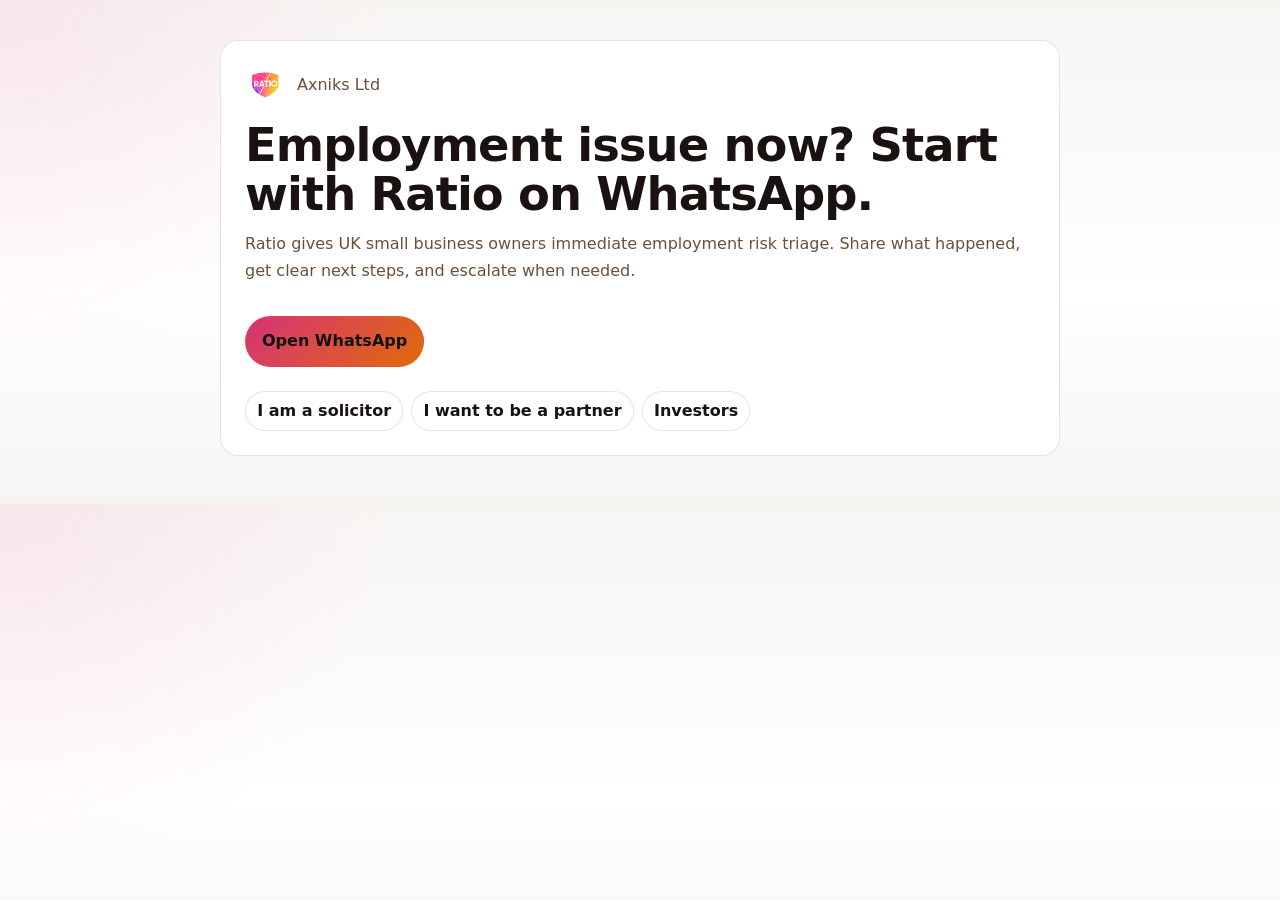
==== commit 465d625f: "Unify landing page style and navigation pattern" ====
--- a/index.html
+++ b/index.html
@@ -12,7 +12,6 @@
       --text: #1a1210;
       --muted: #6b4f3a;
       --primary: #d63278;
-      --secondary: #e06b0a;
       --border: rgba(0, 0, 0, 0.1);
       --max-width: 840px;
     }
@@ -23,7 +22,7 @@
       margin: 0;
       font-family: Inter, ui-sans-serif, system-ui, -apple-system, BlinkMacSystemFont, "Segoe UI", sans-serif;
       color: var(--text);
-      line-height: 1.6;
+      line-height: 1.65;
       background:
         radial-gradient(circle at top left, rgba(255, 47, 134, 0.08), transparent 28%),
         linear-gradient(180deg, #f7f5f2 0%, #ffffff 58%, #f7f5f2 100%);
@@ -54,18 +53,13 @@
       width: auto;
     }
 
-    h1, h2, p { margin-top: 0; }
+    h1, p { margin-top: 0; }
 
     h1 {
       font-size: clamp(2rem, 5vw, 2.9rem);
       line-height: 1.06;
       letter-spacing: -0.02em;
       margin-bottom: 0.75rem;
-    }
-
-    h2 {
-      font-size: 1.05rem;
-      margin: 0;
     }
 
     .muted { color: var(--muted); }
@@ -75,32 +69,32 @@
       display: inline-flex;
       border: 1px solid transparent;
       border-radius: 999px;
-      padding: 0.72rem 1rem;
-      background: linear-gradient(135deg, var(--primary), var(--secondary));
+      padding: 0.7rem 1rem;
+      background: linear-gradient(135deg, #d63278, #e06b0a);
       color: #111;
       font-weight: 700;
       text-decoration: none;
     }
 
-    .links {
+    .nav {
       margin-top: 1.5rem;
-      display: grid;
-      gap: 0.75rem;
+      display: flex;
+      flex-wrap: wrap;
+      gap: 0.5rem;
     }
 
-    .links a {
+    .nav a {
+      color: var(--text);
       border: 1px solid var(--border);
-      border-radius: 12px;
+      border-radius: 999px;
       background: rgba(255, 255, 255, 0.85);
-      padding: 0.8rem 0.9rem;
+      padding: 0.35rem 0.7rem;
       text-decoration: none;
-      color: var(--text);
       font-weight: 600;
-      display: block;
     }
 
-    .links a:hover,
-    .links a:focus-visible {
+    .nav a:hover,
+    .nav a:focus-visible {
       border-color: rgba(214, 50, 120, 0.5);
       outline: none;
     }
@@ -119,11 +113,11 @@
       </p>
       <a class="cta" href="https://api.whatsapp.com/send?text=Hi%20Ratio%2C%20I%20need%20help%20with%20an%20employment%20issue." target="_blank" rel="noopener">Open WhatsApp</a>
 
-      <div class="links" aria-label="Other journeys">
+      <nav class="nav" aria-label="Navigation">
         <a href="./solicitor-partner.html">I am a solicitor</a>
         <a href="./service-partner.html">I want to be a partner</a>
         <a href="./investors.html">Investors</a>
-      </div>
+      </nav>
     </article>
   </main>
 </body>
